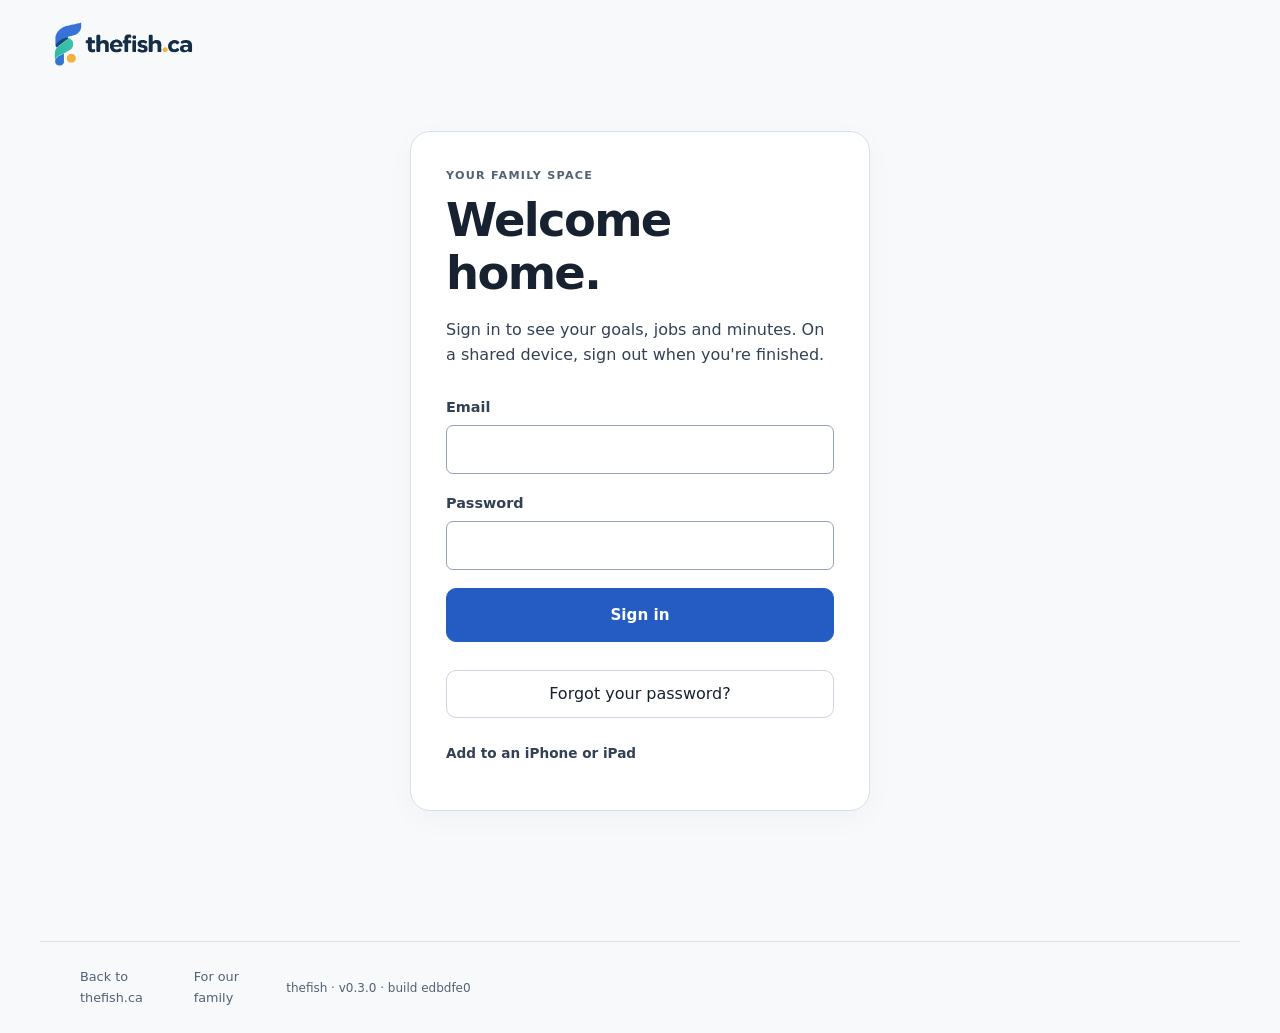
==== family.html @ 2234f8cf "Release family from edbdfe09706815152858b8c9fa07b01b7b568cb8; previous cae567f0e21564edf61f8fc15506c" ====
<!doctype html>
<html lang="en-CA">
  <head>
    <meta charset="utf-8" />
    <meta
      name="viewport"
      content="width=device-width,initial-scale=1,viewport-fit=cover"
    />
    <meta name="theme-color" content="#f7f8fa" />
    <meta name="apple-mobile-web-app-capable" content="yes" />
    <meta name="apple-mobile-web-app-title" content="thefish.ca" />
    <meta name="robots" content="noindex" />
    <title>Family space · thefish.ca</title>
    <link rel="stylesheet" href="styles.css?v=efb66517ef8ec9e7" />
    <link rel="manifest" href="manifest.json" />
    <link rel="apple-touch-icon" href="assets/icon-180.png" />
    <link rel="icon" href="assets/brand-favicon.svg" type="image/svg+xml" />
  </head>
  <body class="app-body">
    <a class="skip" href="#main">Skip to content</a>
    <header class="site-header wrap">
      <a class="brand" href="index.html"><img class="brand-lockup" src="assets/brand-domain.svg" width="146" height="50" alt="thefish.ca" /></a><span id="identity"></span>
    </header>
    <main id="main" class="app-wrap">
      <div id="notice" role="status" aria-live="polite"></div>
      <div id="startup" class="startup-status" role="status" aria-live="polite">Opening your family space…</div>
      <section id="login" class="login-card" hidden>
        <p class="eyebrow">YOUR FAMILY SPACE</p>
        <h1>Welcome home.</h1>
        <p>Sign in to see your goals, jobs and minutes. On a shared device, sign out when you're finished.</p>
        <form id="login-form">
          <label
            >Email<input
              name="email"
              type="email"
              autocomplete="username"
              required /></label
          ><label
            >Password<input
              name="password"
              type="password"
              autocomplete="current-password"
              required
              minlength="6" /></label
          ><button class="button" type="submit" disabled>Sign in</button>
        </form>
        <button class="secondary reset-password" id="reset-password" type="button" disabled>
          Forgot your password?
        </button>
        <p id="setup-message"></p>
        <details>
          <summary>Add to an iPhone or iPad</summary>
          <p>
            Open this page in Safari. Tap Share, then Add to Home Screen.
            Open the new icon and sign in there. If notifications are available, you can choose them after signing in.
          </p>
        </details>
      </section>
      <section id="bank" hidden>
        <div class="app-heading">
          <div><h1 id="bank-title">Screen Time Bank</h1></div>
          <details class="header-more">
            <summary>More</summary>
            <button id="refresh" class="secondary" type="button">Refresh</button>
          </details>
        </div>
        <nav id="parent-tabs" class="parent-tabs" aria-label="Parent views" hidden>
          <button type="button" class="parent-tab" data-parent-view="today" aria-pressed="true">Today</button>
          <button type="button" class="parent-tab" data-parent-view="insights" aria-pressed="false">Insights</button>
          <button type="button" class="parent-tab" id="feedback-tab" data-parent-view="feedback" aria-label="Reports and ideas" aria-pressed="false">Reports</button>
        </nav>
        <div id="parent-dashboard" hidden></div>
        <section id="parent-goals" class="panel" hidden></section>
        <section id="parent-insights" class="parent-insights" aria-label="Parent insights" hidden></section>
        <section id="parent-feedback" class="panel feedback-view" hidden></section>
        <div id="child-view">
          <label id="child-picker-label" hidden>Whose bank?
            <select id="child-picker"></select>
          </label>
          <div class="child-overview">
          <section id="goals-summary" class="panel goals-summary" aria-label="Your goals"></section>
          <div class="balance-card bank-hero">
            <div><span class="eyebrow">YOUR MINUTES</span>
              <strong id="balance">0</strong><span class="bank-unit">minutes</span>
              <p id="available" class="hint"></p>
            </div>
          </div>
          </div>
          <section id="child-week" class="panel" aria-label="Your week"></section>
          <nav class="child-shortcuts" aria-label="Jump to a section">
            <a href="#child-week">My week</a>
            <a href="#routines-panel">Today’s jobs</a>
            <a href="#my-goals">Goals and activities</a>
            <a href="#screen-use-panel">Screen time</a>
            <a id="feedback-shortcut" href="#feedback-child">Share feedback</a>
          </nav>
          <section class="panel" id="routines-panel">
            <h2 id="routines-title">Today's jobs</h2>
            <p class="muted" id="routines-help">When you're done, tap I'm done! Mama or Dad will check your jobs. You don't need the app before school.</p>
            <div id="routines"></div>
          </section>
          <details class="panel chore-backlog" id="catchup-panel" hidden>
            <summary><span class="chore-blue-marker" aria-hidden="true"></span>Days to catch up on</summary>
            <p class="muted">These jobs haven't been marked yet. You can say what happened, even if it was on an earlier day.</p>
            <div id="catchup-list"></div>
          </details>
          <details class="panel" id="past-jobs-panel">
            <summary>Look back at past days</summary>
            <label class="past-jobs-picker">Choose a day
              <input id="child-past-date" type="date" />
            </label>
            <div id="child-past-jobs" aria-live="polite"></div>
          </details>
          <section id="my-goals" class="panel"></section>
          <section id="feedback-child" class="panel feedback-view" hidden></section>
          <section class="panel screen-use-panel" id="screen-use-panel">
            <h2>Record screen time</h2>
            <div id="direct-timer" class="direct-timer"></div>
            <form id="manual-use-form" class="inline-form">
              <label>Minutes used
                <input name="minutes" type="number" min="1" max="1440" step="1"
                  inputmode="numeric" required />
              </label>
              <button class="button" type="submit">Record minutes</button>
            </form>
            <p class="muted">Use the timer or enter how many minutes you used. Only those minutes come out of your bank.</p>
            <details id="legacy-session-details" hidden>
              <summary>Earlier screen-time entries</summary>
              <p class="muted">These entries stay here for your records. Record new screen time with the timer or enter the minutes you used.</p>
              <div id="sessions"></div>
            </details>
          </section>
          <details class="panel" id="family-rules">
            <summary>How screen time works</summary>
            <div id="family-rules-content"></div>
          </details>
          <details class="panel">
            <summary>Past minutes</summary>
            <div id="history"></div>
          </details>
          <details class="panel">
            <summary>Add this to your phone or iPad</summary>
            <p>In Safari: tap Share → Add to Home Screen. Then open the icon.</p>
            <p>In the Home Screen app, pull down from the top to refresh.</p>
            <p>If notifications are available, choose them in the Notifications section. Mama or Dad can always see jobs waiting to be checked.</p>
          </details>
        </div>
        <details class="panel notification-settings" id="notification-settings" hidden>
          <summary>Notifications</summary>
          <div id="notification-content"></div>
        </details>
      </section>
    </main>
    <footer class="wrap">
      <a href="https://thefish.ca/">Back to thefish.ca</a
      ><span>For our family</span>
      <small class="build-identity" data-version="0.3.0" data-build="edbdfe09706815152858b8c9fa07b01b7b568cb8">thefish · v0.3.0 · build edbdfe0</small>
    </footer>
    <script type="module" src="app.js?v=f0d865cbafff1334"></script>
  </body>
</html>
---- styles.css ----
:root {
  --ink: #f5f7fb;
  --text: #d0d6e0;
  --paper: #111318;
  --surface: #1b1f27;
  --mint: #17345a;
  --line: #343b48;
  --muted: #a2adbe;
  --accent: #3184ff;
  --serif: system-ui, -apple-system, BlinkMacSystemFont, "Segoe UI", sans-serif;
  color-scheme: dark;
  font-family: var(--serif);
  color: var(--text);
  background: var(--paper);
  font-size: 16px;
  line-height: 1.6;
}
* {
  box-sizing: border-box;
}
body {
  margin: 0;
}
a {
  color: inherit;
  text-decoration: none;
}
a:hover {
  text-decoration: underline;
}
button,
input,
select {
  font: inherit;
}
button,
a,
input,
select,
summary {
  touch-action: manipulation;
}
button {
  cursor: pointer;
}
button:disabled {
  opacity: 0.55;
  cursor: wait;
}
input,
select {
  width: 100%;
  padding: 12px;
  border: 1px solid #65748b;
  border-radius: 7px;
  background: #111720;
  color: var(--ink);
}
input[type="checkbox"] {
  width: 21px;
  height: 21px;
  accent-color: var(--accent);
  flex-shrink: 0;
}
label {
  display: block;
  font-weight: 600;
  font-size: 0.9rem;
}
label input,
label select {
  margin-top: 6px;
}
h1,
h2,
h3 {
  font-family: var(--serif);
  font-weight: 700;
  color: var(--ink);
  line-height: 1.15;
  margin: 0;
  letter-spacing: -0.035em;
}
h2 {
  font-size: clamp(1.7rem, 3vw, 2.6rem);
}
h3 {
  font-size: 1.5rem;
}
.wrap {
  max-width: 1200px;
  margin: auto;
  padding-left: 40px;
  padding-right: 40px;
}
.site-header {
  height: 112px;
  display: flex;
  align-items: center;
  justify-content: space-between;
  gap: 20px;
}
.brand {
  display: flex;
  align-items: center;
  gap: 12px;
  color: var(--ink);
  font-size: 1.35rem;
  font-weight: 750;
  letter-spacing: -0.045em;
}
.brand-dot {
  color: var(--muted);
  font-weight: 450;
}
.site-header nav {
  display: flex;
  align-items: center;
  gap: 20px;
}
.button {
  display: inline-flex;
  align-items: center;
  justify-content: center;
  gap: 26px;
  background: var(--accent);
  color: #081322;
  border: 1px solid var(--accent);
  padding: 14px 23px;
  border-radius: 6px;
  font-weight: 750;
  font-size: 0.95rem;
  min-height: 48px;
}
.button:hover {
  background: #69a5ff;
  border-color: #69a5ff;
  text-decoration: none;
}
.button.small {
  padding: 10px 18px;
}
.secondary {
  background: transparent;
  color: var(--ink);
  border: 1px solid #65748b;
  border-radius: 6px;
  padding: 10px 16px;
  min-height: 44px;
}
.login-card .reset-password {
  display: block;
  width: 100%;
  margin-top: 12px;
}
.eyebrow {
  font-size: 0.7rem;
  font-weight: 700;
  letter-spacing: 0.16em;
  color: #91baff;
  margin: 0 0 20px;
}
.personal-hero {
  display: grid;
  grid-template-columns: 1.15fr 1fr;
  align-items: center;
  gap: 35px;
  min-height: 590px;
  padding: 55px 0 85px;
}
.personal-hero h1 {
  font-size: clamp(5.8rem, 12vw, 10rem);
  font-weight: 850;
  letter-spacing: -0.075em;
  line-height: 0.95;
}
.blue-dot {
  color: var(--accent);
}
.hero-line {
  font-size: clamp(1.9rem, 3vw, 2.6rem);
  font-weight: 650;
  letter-spacing: -0.035em;
  color: var(--ink);
  margin: 30px 0 15px;
}
.intro {
  font-size: 1.12rem;
  line-height: 1.7;
  margin: 0 0 30px;
  color: var(--muted);
}
.text-link {
  display: inline-flex;
  align-items: center;
  gap: 36px;
  padding: 10px 0;
  color: #91baff;
  border-bottom: 1px solid #466b9f;
  font-weight: 650;
}
.fish-mark {
  color: #343c4b;
  position: relative;
}
.fish-mark svg {
  width: 100%;
  display: block;
}
.mark-label {
  display: block;
  text-align: center;
  font-size: 0.6rem;
  letter-spacing: 0.18em;
  color: var(--muted);
  margin-top: 10px;
}
.private-entry {
  border-top: 1px solid var(--line);
  padding: 42px 0 48px;
  display: flex;
  align-items: center;
  justify-content: space-between;
  gap: 32px;
}
.private-entry .eyebrow {
  margin-bottom: 12px;
}
.private-entry p:last-child {
  color: var(--muted);
  margin: 14px 0 0;
}
footer {
  border-top: 1px solid var(--line);
  padding-top: 25px;
  padding-bottom: 25px;
  display: flex;
  justify-content: space-between;
  align-items: center;
  gap: 20px;
  font-size: 0.8rem;
  color: var(--muted);
}
footer .brand {
  font-size: 1rem;
}
.skip {
  position: absolute;
  left: 10px;
  top: -80px;
  background: var(--surface);
  color: var(--ink);
  padding: 12px;
  z-index: 5;
}
.skip:focus {
  top: 10px;
}
:focus-visible {
  outline: 3px solid #91baff;
  outline-offset: 4px;
}
[hidden] {
  display: none !important;
}
.app-wrap {
  max-width: 850px;
  margin: auto;
  padding: 10px 24px 55px;
}
.login-card {
  max-width: 460px;
  margin: 35px auto 75px;
  background: var(--surface);
  padding: 35px;
  border: 1px solid var(--line);
  border-radius: 20px;
}
.login-card h1 {
  font-size: 2.9rem;
}
.login-card form {
  display: grid;
  gap: 18px;
  margin: 28px 0;
}
.login-card details {
  font-size: 0.85rem;
}
#notice:not(:empty) {
  position: sticky;
  top: 8px;
  z-index: 5;
  padding: 14px 18px;
  border: 1px solid #bbcabd;
  background: #17304b;
  border-radius: 10px;
  margin-bottom: 16px;
}
#notice.error {
  background: #3a2021;
  color: #ffd5c8;
  border-color: #925344;
}
.app-heading {
  display: flex;
  align-items: center;
  justify-content: space-between;
  margin: 15px 0 25px;
  gap: 20px;
}
.app-heading h1 {
  font-size: 2.6rem;
}
.app-heading .eyebrow {
  margin-bottom: 12px;
}
.balance-card {
  display: flex;
  align-items: center;
  justify-content: space-between;
  background: #16315b;
  color: white;
  padding: 26px 30px;
  border-radius: 18px;
  margin: 20px 0 28px;
  gap: 20px;
}
.balance-card .eyebrow {
  color: #c4ded2;
  display: block;
  margin: 0;
}
.balance-card strong {
  display: block;
  font-size: 4.5rem;
  line-height: 1.2;
  letter-spacing: -0.05em;
}
.balance-card p {
  font-size: 0.9rem;
}
.balance-card span:last-child {
  font-size: 0.85rem;
}
.panel {
  background: var(--surface);
  border: 1px solid var(--line);
  border-radius: 14px;
  padding: 25px;
  margin: 20px 0;
}
.panel h2 {
  font-size: 1.6rem;
}
.panel h3 {
  font-size: 1.3rem;
}
.panel p {
  font-size: 0.9rem;
}
.muted,
.hint {
  color: var(--muted);
  font-size: 0.85rem;
}
.form-grid {
  display: grid;
  grid-template-columns: 1fr 1fr;
  gap: 17px;
  margin-top: 20px;
}
.check-label {
  display: flex;
  align-items: center;
  gap: 9px;
  font-weight: 400;
}
.check-label input {
  margin: 0;
}
.routine,
.session,
.history-row {
  border-top: 1px solid var(--line);
  padding: 20px 0;
}
.routine:last-child,
.session:last-child {
  padding-bottom: 0;
}
.task {
  display: flex;
  align-items: center;
  gap: 10px;
  padding: 7px 0;
  font-weight: 400;
}
.task span {
  flex: 1;
}
.task button {
  font-size: 0.75rem;
  padding: 5px 10px;
}
.status {
  display: inline-block;
  background: var(--mint);
  color: var(--ink);
  font-size: 0.75rem;
  padding: 4px 10px;
  border-radius: 20px;
  margin: 9px 0;
}
.actions {
  display: flex;
  gap: 10px;
  flex-wrap: wrap;
  margin-top: 15px;
}
.history-row {
  display: flex;
  justify-content: space-between;
  gap: 15px;
  font-size: 0.85rem;
}
.history-row strong {
  white-space: nowrap;
}
.history-row small {
  display: block;
  color: var(--muted);
}
.inline-form {
  display: flex;
  align-items: end;
  gap: 8px;
  flex-wrap: wrap;
  margin-top: 12px;
}
.inline-form label {
  flex: 1;
  min-width: 110px;
}
.inline-form input {
  padding: 9px;
}
#identity {
  font-size: 0.8rem;
  display: flex;
  gap: 12px;
  align-items: center;
}
#identity button {
  padding: 8px;
  font-size: 0.8rem;
}
summary {
  cursor: pointer;
  font-weight: 600;
}
#setup-message {
  font-size: 0.85rem;
  color: var(--muted);
}

@media (max-width: 720px) {
  .wrap {
    padding-left: 24px;
    padding-right: 24px;
  }
  .site-header {
    height: 88px;
  }
  .brand {
    font-size: 1.15rem;
    gap: 8px;
  }
  .brand img {
    width: 34px;
    height: 34px;
  }
  .button.small {
    padding: 10px 13px;
    gap: 13px;
  }
  .personal-hero {
    grid-template-columns: 1fr;
    min-height: auto;
    padding: 45px 0;
    gap: 30px;
  }
  .personal-hero h1 {
    font-size: clamp(5.8rem, 23vw, 8rem);
  }
  .hero-line {
    margin-top: 24px;
  }
  .fish-mark {
    width: min(100%, 330px);
    margin: auto;
  }
  .private-entry {
    align-items: start;
    flex-direction: column;
    padding: 32px 0 40px;
    gap: 25px;
  }
  .app-body .site-header {
    padding-left: 20px;
    padding-right: 20px;
  }
  .app-wrap {
    padding: 0 16px 40px;
  }
  .login-card {
    padding: 25px;
    margin-top: 25px;
  }
  .balance-card {
    padding: 23px;
  }
  .balance-card p {
    max-width: 155px;
    font-size: 0.8rem;
  }
  .panel {
    padding: 20px;
  }
  .form-grid {
    gap: 14px;
  }
  .app-heading h1 {
    font-size: 2.25rem;
  }
  #identity {
    font-size: 0.7rem;
    gap: 6px;
  }
  .task button {
    max-width: 92px;
  }
}
@media (max-width: 360px) {
  .brand {
    font-size: 1rem;
  }
  .site-header {
    gap: 10px;
  }
  .desktop-break {
    display: none;
  }
}
@media (prefers-reduced-motion: reduce) {
  * {
    scroll-behavior: auto !important;
  }
}

.minimal-home {
  min-height: 100vh;
  min-height: 100svh;
  display: grid;
  place-items: center;
  padding: 24px;
}
.minimal-home main {
  text-align: center;
}
.minimal-home h1 {
  display: flex;
  align-items: center;
  justify-content: center;
  gap: 14px;
  font-size: clamp(2rem, 8vw, 2.75rem);
  font-weight: 750;
  letter-spacing: -0.05em;
}
.minimal-home h1 img {
  flex-shrink: 0;
}
.minimal-home main > a {
  display: inline-flex;
  align-items: center;
  justify-content: center;
  min-height: 44px;
  padding: 8px 18px;
  margin-top: 24px;
  color: #91baff;
  font-size: 0.9rem;
}

/* Public landing page: white background, blue mark and dark lettering. */
.minimal-home { background: #fff; color: #18202d; color-scheme: light; }
.minimal-home h1 { color: #18202d; }
.minimal-home main > a { color: #1460c9; }
.minimal-home :focus-visible { outline-color: #1460c9; }

/* Light, touch-friendly private dashboard. */
.app-body {
  --ink: #182436; --text: #344256; --paper: #f7f8fa;
  --surface: #fff; --mint: #edf3fc; --line: #e1e6ee;
  --muted: #64748b; --accent: #1767dc;
  color-scheme: light; background: var(--paper); color: var(--text);
  min-height: 100vh; min-height: 100svh;
}
.app-body .app-wrap { max-width: 1260px; padding-top: 8px; }
.app-body .site-header { height: 88px; max-width: 1260px; }
.app-body .app-heading { margin: 8px 0 24px; }
.app-body .app-heading h1 { font-size: clamp(1.9rem, 4vw, 2.65rem); }
.app-body input, .app-body select { background: #fff; border-color: #cbd5e1; color: var(--ink); min-height: 44px; }
.app-body input[type=checkbox] { min-height: 0; width: 22px; height: 22px; margin: 0; }
.app-body .button { color: #fff; gap: 10px; border-radius: 10px; }
.app-body .button:hover { background: #1155ba; border-color: #1155ba; }
.app-body .secondary { border-color: #cbd5e1; border-radius: 10px; background: #fff; }
.app-body button:disabled { cursor: default; }
.app-body .eyebrow { color: #577296; margin-bottom: 9px; letter-spacing: .11em; }
.app-body :focus-visible { outline-color: #1767dc; }
.app-body #notice:not(:empty) { position: static; background: #edf8f1; color: #166534; border-color: #c1e6cc; }
.app-body #notice.error { background: #fff0ef; color: #9f2924; border-color: #f2bcb8; }
/* Keep a real save error in view when a child is deep in jobs or goal forms. */
.app-body #notice.error:not(:empty) { position: sticky; top: 8px; z-index: 15; max-width: 100%; box-shadow: 0 3px 16px #18243620; }
.app-body .balance-card { background: #edf3fc; color: var(--ink); }
.app-body .balance-card .eyebrow { color: #577296; }
.app-body .status { background: #eef2f7; color: #40516a; }
.app-body .login-card { box-shadow: 0 8px 30px #18243608; }
.app-body .startup-status { min-height: 120px; display:flex; align-items:center; justify-content:center; padding:30px 16px; color:var(--muted); font-size:1rem; text-align:center; }
.app-body .startup-status[hidden],.app-body #login[hidden] { display:none!important; }
.app-body .panel { border-radius: 16px; }
.dashboard-toolbar { display: flex; align-items: end; gap: 12px; flex-wrap: wrap; margin-bottom: 24px; }
.dashboard-date { width: 190px; }
.dashboard-date input { margin-top: 5px; }
.dashboard-summary { display: flex; gap: 22px; margin: 0 0 10px auto; font-size: .85rem; color: var(--muted); }
.dashboard-summary strong { color: var(--ink); }
.children-dashboard { display: grid; grid-template-columns: repeat(2,minmax(0,1fr)); gap: 24px; align-items: start; }
.child-dashboard-card { min-width: 0; background: #fff; border: 1px solid var(--line); border-radius: 20px; padding: 24px; box-shadow: 0 4px 20px #18243604; }
.child-card-heading { display: flex; justify-content: space-between; align-items: center; gap: 12px; }
.child-card-heading h2 { font-size: clamp(1.6rem,3vw,2rem); }
.child-card-heading .eyebrow { font-size: .62rem; }
.child-balance { text-align: right; }
.child-balance strong { display: block; font-size: 2.8rem; font-weight: 750; line-height: 1.1; color: #1767dc; letter-spacing: -.05em; }
.child-balance span { color: var(--muted); font-size: .7rem; }
.bank-availability { margin: 16px 0 24px; font-size: .8rem; color: var(--muted); }
.bank-availability strong { color: var(--ink); font-weight: 600; }
.daily-routines { display: grid; gap: 14px; }
.routine-tile { background: #f8fafc; border: 1px solid #e5eaf1; border-radius: 13px; padding: 18px; min-width: 0; }
.routine-heading { display: flex; justify-content: space-between; align-items: center; gap: 8px; flex-wrap: wrap; }
.routine-tile h3 { font-size: 1.15rem; letter-spacing: -.025em; }
.routine-heading .status { margin: 0; font-size: .7rem; }
.app-body .status.earned { background: #e6f6ec; color: #216342; }
.routine-tile .hint { margin: 9px 0; font-size: .76rem; }
.routine-tile .task { min-height: 44px; font-size: .88rem; gap: 12px; cursor: pointer; }
.routine-tile .task small { display: block; font-size: .74rem; color: var(--muted); }
.routine-approval { display: flex; align-items: center; gap: 12px; min-height: 48px; padding: 12px 0 0; margin-top: 10px; border-top: 1px solid var(--line); color: #175fbe; cursor: pointer; font-size: .86rem; }
.waiver { margin: 0 0 4px 34px; font-size: .74rem; color: var(--muted); }
.waiver summary { font-weight: 400; min-height: 28px; }
.routine-tile > details:not(.waiver) { font-size: .8rem; margin-top: 10px; }
.empty-routine { min-height: 115px; }
.empty-routine p { font-size: .85rem; margin: 12px 0 5px; }
.card-section { margin-top: 20px; border-top: 1px solid var(--line); padding-top: 12px; }
.card-section > summary { display: flex; align-items: center; gap: 8px; min-height: 44px; font-size: .85rem; color: var(--ink); }
.card-section > summary::before { content: '+'; color: var(--muted); font-size: 1.1rem; }
.card-section[open] > summary::before { content: '−'; }
.count { margin-left: auto; background: #edf3fc; color: #1767dc; border-radius: 20px; padding: 2px 9px; font-size: .72rem; }
.card-section .session h3 { font-size: 1rem; }
.card-section .session p { font-size: .83rem; }
.card-section .session details { font-size: .8rem; margin-top: 12px; }
.card-section .inline-form { display: grid; grid-template-columns: 1fr 1fr; }
.card-section .inline-form button { grid-column: 1/-1; }
.card-section .history-row small { overflow-wrap: anywhere; }
.card-section .routine-tile { margin-top: 12px; }
.day-setup { margin-top: 28px; }
.day-setup > summary { min-height: 44px; display: flex; align-items: center; font-size: 1rem; color: var(--ink); }
.day-setup .form-grid { max-width: 780px; }
.day-setup .form-grid button { grid-column: 1/-1; justify-self: start; }
.app-body .check-label { min-height: 44px; }
@media(max-width: 850px) {
  .children-dashboard { grid-template-columns: 1fr; gap: 20px; }
  .dashboard-summary { width: 100%; margin: 6px 0 0; justify-content: space-between; gap: 12px; }
  .child-dashboard-card { padding: 20px; }
  .app-body .site-header { height: 76px; }
  .app-body .site-header.wrap { padding-inline: 20px; }
}
@media(max-width: 420px) {
  .app-body .app-wrap { padding-inline: 14px; }
  .child-dashboard-card { padding: 16px; border-radius: 16px; }
  .routine-tile { padding: 15px; }
  .dashboard-date { flex: 1; min-width: 0; }
  .dashboard-summary { font-size: .76rem; }
  .child-card-heading h2 { font-size: 1.65rem; }
  .day-setup .form-grid { grid-template-columns: 1fr; }
  .day-setup .form-grid button { width: 100%; }
  .card-section .inline-form { grid-template-columns: 1fr; }
}

/* Public bank board: names and totals only. */
.board-wrap { max-width: 960px; margin: 60px auto; padding: 0 24px 48px; }
.board-wrap h1 { font-size: clamp(2rem,5vw,3.25rem); line-height: 1.15; letter-spacing: -.05em; }
#board-status { color: var(--muted); font-size: .85rem; margin: 18px 0 32px; min-height: 24px; }
.board-grid { display: grid; grid-template-columns: repeat(2,minmax(0,1fr)); gap: 24px; }
.board-card { background: #fff; border: 1px solid var(--line); border-radius: 22px; padding: 32px; }
.board-card h2 { font-size: 1.6rem; }
.board-card strong { display: block; font-size: clamp(4rem,10vw,6.5rem); letter-spacing: -.06em; color: #1767dc; line-height: 1.2; margin-top: 24px; overflow-wrap: anywhere; }
.board-card p { color: var(--muted); margin-top: 8px; }
.board-signin { display: inline-flex; align-items: center; }
@media(max-width:600px){ .board-wrap { margin-top: 32px; padding-inline: 20px; } .board-grid { grid-template-columns: 1fr; gap: 16px; } .board-card { padding: 24px; } .board-card strong { margin-top: 12px; } }


/* Parent-only routine defaults: simple groups, easily tapped on mobile. */
.schedule-settings summary { cursor: pointer; font-weight: 700; }
.schedule-child, .schedule-weekdays { display: grid; gap: .65rem; border: 1px solid #d9dee5; border-radius: .75rem; padding: 1rem; min-width: 0; }
.schedule-child legend, .schedule-weekdays legend { padding: 0 .4rem; font-weight: 700; }
.schedule-weekdays { grid-template-columns: repeat(auto-fit, minmax(130px, 1fr)); }
.schedule-days-off { display: flex; flex-wrap: wrap; align-items: end; gap: .75rem; }
.schedule-days-off label { flex: 1 1 180px; }
.schedule-off-list { display: flex; gap: .5rem; flex-wrap: wrap; }
.schedule-day-off { display: flex; gap: .5rem; align-items: center; border: 1px solid #d9dee5; border-radius: .65rem; padding: .3rem .5rem; }

/* Child screen-time recording: large, touch-friendly controls. */
.usage-controls { display: grid; gap: 0.7rem; margin-top: 0.8rem; }
.usage-controls .timer-readout { font-size: clamp(1.8rem, 8vw, 2.7rem); font-variant-numeric: tabular-nums; }
.usage-controls .inline-form { margin-top: 0.25rem; }
.usage-controls details { max-width: 100%; }

/* Do not let an edit panel open while a transaction is rebuilding its form. */
#bank[aria-busy="true"] details > summary { pointer-events: none; }


/* 2026-10-12 family-first Screen Time Bank: show essentials, tuck away administration. */
.app-body .app-heading { align-items: center; margin-bottom: 14px; }
.app-body .app-heading h1 { font-size: clamp(1.65rem, 5vw, 2.15rem); }
.header-more { margin-left: auto; position: relative; }
.header-more summary { cursor: pointer; padding: 10px 12px; color: var(--muted); font-size: .85rem; }
.header-more button { margin-top: 8px; }
.bank-hero { justify-content: center; text-align: center; margin: 8px 0 18px; padding: 22px 16px; }
.bank-hero strong { font-size: clamp(3.8rem, 14vw, 5.5rem); color: var(--ink); }
.bank-unit { font-size: .9rem; color: var(--muted); }
.bank-hero #available { margin: 4px 0 0; font-size: .8rem; }
#child-view { max-width: 760px; margin-inline: auto; }
#child-view .panel { padding: clamp(16px, 3vw, 24px); margin: 14px 0; }
#child-view .panel h2 { font-size: 1.25rem; margin-bottom: 8px; }
#child-view .panel > summary { font-size: .92rem; font-weight: 600; cursor: pointer; }
#child-view .panel .muted { font-size: .85rem; margin: 4px 0 12px; }
.chore-list { padding-left: 21px; margin: 10px 0 15px; color: var(--text); font-size: .87rem; line-height: 1.65; }
.chore-list li { padding: 2px 0; }
.complete-toggle { display: inline-flex; align-items: center; gap: 12px; padding: 12px 15px; min-height: 48px; border: 1px solid #cbd5e1; border-radius: 12px; background: white; cursor: pointer; }
.complete-toggle input { flex: 0 0 auto; }
.complete-toggle span { font-weight: 600; }
.complete-toggle:has(input:disabled) { opacity: .6; cursor: default; }
.routine-simple .routine-heading { display: flex; justify-content: space-between; gap: 8px; align-items: center; }
.routine-simple .routine-heading h3 { margin: 0; font-size: 1.05rem; }
.routine-simple .routine-heading .status { margin: 0; }
.routine-tile .button { padding-block: 11px; font-size: .84rem; }
.routine-tile .quiet-action summary { font-size: .8rem; color: var(--muted); cursor: pointer; }
.dashboard-toolbar { align-items: center; justify-content: space-between; gap: 14px; margin-bottom: 16px; }
.dashboard-summary { order: 0; margin: 0; font-size: .95rem; }
.day-picker { order: 1; font-size: .85rem; color: var(--muted); }
.day-picker summary { padding: 10px; cursor: pointer; }
.day-picker label { display: block; margin: 8px 0; }
.child-dashboard-card { box-shadow: none; padding: clamp(16px, 3vw, 22px); }
.child-card-heading { padding-bottom: 8px; }
.child-card-heading h2 { font-size: 1.65rem; }
.child-balance strong { font-size: 2.7rem; }
.bank-availability { margin: 0 0 12px; min-height: 0; }
.bank-availability:empty { display: none; }
.daily-routines { gap: 10px; }
.routine-tile { padding: 14px; }
.routine-tile .chore-list { margin: 8px 0 12px; }
#parent-dashboard > .panel { margin: 14px 0; }
@media (max-width: 600px) {
  .app-body .app-wrap { padding-inline: 14px; }
  .dashboard-toolbar { margin-bottom: 14px; }
  .children-dashboard { gap: 14px; }
  .child-dashboard-card { padding: 16px; }
  .routine-tile { padding: 13px; }
  .chore-list { font-size: .84rem; }
  .app-body .form-grid { grid-template-columns: 1fr; }
  .app-body .button { min-height: 44px; }
}

/* One-time setup should never take over the daily family dashboard. */
.setup-prompt { display:flex; align-items:center; justify-content:space-between; gap:12px; padding:12px 16px; margin:0 0 16px; background:#edf3fc; border-radius:12px; }
.setup-prompt p { font-size:.85rem; margin:0; }
.setup-prompt .secondary { flex-shrink:0; }
@media(max-width:600px){.setup-prompt {align-items:start;flex-direction:column;}.setup-prompt .secondary {width:100%;}}

/* Single-purpose free-time logging: no permission request or activity selector. */
#child-view .screen-use-panel { margin-top: 12px; }
#child-view .screen-use-panel .direct-timer { padding: 8px 0 12px; }
#child-view .direct-timer > .button { min-height: 50px; width: 100%; font-size: 1.08rem; }
#child-view .direct-timer .timer-readout { display: block; text-align: center; font-size: clamp(2.1rem, 10vw, 3.5rem); font-variant-numeric: tabular-nums; padding: 5px 0; color: var(--ink); }
#child-view .direct-timer .hint { line-height: 1.5; }
#child-view .direct-timer .inline-form { align-items: stretch; }
#manual-use-form { display: flex; gap: 12px; flex-wrap: wrap; align-items: end; margin-top: 8px; }
#manual-use-form[hidden] { display: none; }
#manual-use-form label { flex: 1 1 160px; margin: 0; }
#manual-use-form button { flex: 1 1 160px; min-height: 48px; }
#legacy-session-details { margin-top: 16px; border-top: 1px solid var(--line); padding-top: 12px; }
#legacy-session-details[hidden] { display: none; }
#legacy-session-details summary { font-size: .9rem; cursor: pointer; }
.family-rules-group { margin: 20px 0; padding-bottom: 14px; border-bottom: 1px solid var(--line); }
.family-rules-group:last-child { border-bottom: 0; padding-bottom: 0; }
.family-rules-group h3 { font-size: 1.1rem; margin: 0 0 10px; }
.family-rules-block { margin: 10px 0 14px; max-width: 68ch; }
.family-rules-block h4 { font-size: .98rem; margin: 0 0 5px; color: var(--ink); }
.family-rules-list { margin: 6px 0 10px; padding-left: 1.35rem; font-size: .95rem; line-height: 1.55; }
.family-rules-list li { margin: 6px 0; }
.family-rules-note { margin: 7px 0; font-size: .95rem; line-height: 1.55; }
.family-rules-table { width: 100%; max-width: 28rem; border-collapse: collapse; margin: 6px 0 12px; font-size: .95rem; line-height: 1.5; }
.family-rules-table th, .family-rules-table td { border-bottom: 1px solid var(--line); padding: 7px 10px; text-align: left; }
.family-rules-table tbody th { font-weight: 400; }
.family-rules-table thead th { font-weight: 700; }
.family-rules-table td { text-align: right; white-space: nowrap; font-variant-numeric: tabular-nums; }
.family-rules-table tfoot th, .family-rules-table tfoot td { font-weight: 700; border-bottom: 0; }
.app-body #notice:not(:empty) { display: inline-block; padding: 7px 12px; border-radius: 8px; font-size: .82rem; margin: 4px 0; }
.app-body #notice.error { display:block; }
.app-body .app-heading { align-items: center; gap: 12px; }
.app-body .header-more > summary { padding: 6px 10px; }
.app-body .header-more .secondary { padding: 5px 10px; font-size: .78rem; min-height: 40px; }
#parent-dashboard .card-section > .inline-form { margin: 8px 0; }
#parent-dashboard .card-section .hint { margin: 6px 0; font-size: .8rem; }
@media(max-width:600px){
  #child-view .direct-timer .inline-form,
  #manual-use-form { display: flex; flex-direction: column; align-items: stretch; }
  #child-view .direct-timer .inline-form > label,
  #manual-use-form > label { flex: none; width: 100%; }
  #child-view .direct-timer .inline-form > button,
  #manual-use-form > button { flex: none; width: 100%; }
  .family-rules-list { font-size: .95rem; }
}

/* Family reading comfort: don't make essential instructions tiny on phones. */
.app-body .routine-heading .status { font-size: .875rem; }
.app-body .routine-tile .hint { font-size: .9rem; line-height: 1.5; }
.app-body .routine-tile .button { font-size: .95rem; min-height: 44px; }
.app-body .chore-list { font-size: .95rem; line-height: 1.55; }
#child-view .panel .muted { font-size: .95rem; line-height: 1.5; }
#child-view .family-rules-list,
#parent-dashboard .family-rules-list { font-size: .95rem; line-height: 1.55; max-width: 68ch; }
.app-body #notice:not(:empty) { font-size: .95rem; line-height: 1.5; }
#parent-dashboard .card-section .hint { font-size: .9rem; line-height: 1.5; }
#board-status { font-size: .95rem; }

/* Shared productivity surface: calm, readable, light, and keyboard accessible. */
.app-body, .public-board {
 --paper:#f8f9fb; --surface:#fff; --ink:#17212f; --text:#334155;
 --muted:#526174; --accent:#245cc4; --line:#d7dfe9; color-scheme:light;
 background:var(--paper); color:var(--text);
}
.app-body .button {background:var(--accent);color:#fff;border-color:var(--accent);}
.app-body .button:hover {background:#194ca9;border-color:#194ca9;}
.app-body input, .app-body select {background:#fff;color:var(--ink);border-color:#94a3b8;}
.app-body .eyebrow {color:#526174;}
.app-body .panel, .app-body .balance-card {background:#fff;border:1px solid var(--line);box-shadow:none;}
.app-body :focus-visible, .public-board :focus-visible {outline:3px solid #245cc4;outline-offset:3px;}
.app-body summary {min-height:44px;display:flex;align-items:center;cursor:pointer;}
.app-body .hint {color:var(--muted);font-size:.95rem;line-height:1.5;}
#child-view {max-width:1000px;}
.child-overview {display:grid;grid-template-columns:minmax(0,1fr) minmax(220px,.65fr);gap:18px;align-items:start;}
#child-view .child-overview > .panel, .child-overview .bank-hero {margin:0;}
.child-overview .bank-hero {position:sticky;top:16px;}
.goal-card {border-top:1px solid var(--line);padding:16px 0;overflow-wrap:anywhere;}
.goal-card h3 {font-size:1.1rem;line-height:1.35;}
.goal-card p {margin:8px 0;font-size:.95rem;}
.goal-card .button,.goal-card .secondary {margin:8px 8px 0 0;}
.goal-card progress {display:block;width:100%;height:10px;accent-color:#245cc4;margin:10px 0 14px;}
.goal-form {display:grid;gap:12px;margin:12px 0;}
.goal-editor {padding:8px 0;}
.goals-person {min-width:0;}
#parent-goals .goals-person {margin-top:18px;padding-top:12px;border-top:1px solid var(--line);}
#parent-goals h2 {font-size:1.25rem;}
#parent-goals h3 {font-size:1.15rem;}
.goal-history {padding:12px 0;border-top:1px solid var(--line);}
@media(max-width:700px) {
 .child-overview {grid-template-columns:1fr;}
 .child-overview .bank-hero {position:static;}
 .app-body .site-header {height:auto;min-height:80px;padding-block:16px;gap:12px;flex-wrap:wrap;}
 .app-body .site-header .brand {font-size:1.15rem;}
}
@media(prefers-reduced-motion:reduce) {*,*::before,*::after{animation:none!important;transition:none!important;scroll-behavior:auto!important;}}

/* Keep the essentials in view; detailed plans stay below today's jobs. */
.goals-summary .goal-destination {display:block;font-size:clamp(1.25rem,3vw,1.7rem);line-height:1.3;margin:12px 0;overflow-wrap:anywhere;color:var(--ink);}
.goals-summary .secondary {display:inline-flex;align-items:center;margin-top:8px;}
.child-overview .bank-hero {position:static;}
#my-goals {scroll-margin-top:16px;}

/* Approved Option P logo; shared across public and family without altering bank colours. */
.brand img.brand-lockup { display:block; height:50px; width:auto; max-width:min(170px,42vw); object-fit:contain; }
.minimal-home .home-brand-lockup { display:block; width:min(72vw,280px); height:auto; }
.minimal-home h1:has(.home-brand-lockup) { margin:0; font-size:0; }
@media(max-width:420px) {
 .app-body .site-header .brand img.brand-lockup,
 .public-board .site-header .brand img.brand-lockup { height:44px; max-width:40vw; }
}


/* Approved child-first productivity layout: Goals + minutes as equal landmarks. */
.app-body .app-heading { margin: 6px 0 12px; }
.app-body #child-view .child-overview {
  display:grid;
  grid-template-columns:repeat(2,minmax(0,1fr));
  gap:12px;
  align-items:stretch;
}
.app-body #child-view .child-overview > .panel,
.app-body #child-view .child-overview > .bank-hero {
  min-width:0; margin:0; padding:18px; border-radius:18px;
  display:flex; flex-direction:column; justify-content:flex-start;
}
.app-body #child-view .goals-summary {
  background:#EAF6F2;
  border-color:#C9E8DF;
}
.app-body #child-view .goals-summary h2,
.app-body #child-view .bank-hero .eyebrow {
  font-size:clamp(.9rem,2.8vw,1.2rem);
  line-height:1.3; color:var(--ink);
  font-weight:700; margin:0 0 10px; letter-spacing:-.02em;
}
.app-body #child-view .goals-summary .goal-destination {
  font-size:clamp(1.05rem,3vw,1.5rem);
  line-height:1.28; font-weight:650;
  margin:3px 0 9px; overflow-wrap:anywhere;
}
.app-body #child-view .goals-summary .goal-count {margin:2px 0 6px;font-size:.87rem;color:#176C60;}
.app-body #child-view .goals-summary progress {
  display:block;width:100%;height:9px;margin:0 0 10px;
  accent-color:#2B9A87;
}
.app-body #child-view .goals-summary .secondary {
  display:flex; align-items:center; justify-content:center;
  text-align:center; width:100%; min-height:44px;
  padding:8px; margin:auto 0 0; font-size:.85rem; font-weight:650;
  border-color:#A9D5C9; background:#FFF;
}
.app-body #child-view .bank-hero {
  background:#EDF3FC;
  border-color:#D7E5F7;
}
.app-body #child-view .bank-hero > div {width:100%;min-width:0;}
.app-body #child-view .bank-hero strong {
  display:block; font-size:clamp(2.6rem,7vw,4.3rem);
  line-height:1.1; color:#245CC4; font-variant-numeric:tabular-nums;
}
.app-body #child-view .bank-hero .bank-unit {display:block;font-size:.9rem;margin-top:5px;}
.app-body #child-view .bank-hero #available {margin:8px 0 0;font-size:.78rem;line-height:1.35;}
.app-body #child-view #routines-panel {margin-top:14px;}

/* Parent: show both children on one small-screen overview before longer details. */
.parent-glance {
  display:grid; grid-template-columns:repeat(2,minmax(0,1fr));
  gap:12px; margin:12px 0 18px;
}
.parent-glance-child {
  display:block; min-width:0; text-decoration:none;
  padding:14px 16px; background:#FFF;
  border:1px solid var(--line); border-radius:16px;
}
.parent-glance-child:hover,.parent-glance-child:focus-visible {border-color:#245CC4;text-decoration:none;}
.parent-glance-heading {display:flex;align-items:baseline;justify-content:space-between;gap:5px;margin-bottom:10px;}
.parent-glance-heading strong {font-size:1.35rem;color:var(--ink);}
.parent-glance-heading span {font-size:1.1rem;font-weight:750;color:#245CC4;font-variant-numeric:tabular-nums;white-space:nowrap;}
.parent-glance-period {display:flex;gap:6px;justify-content:space-between;align-items:baseline;font-size:.84rem;line-height:1.35;margin-top:8px;}
.parent-glance-period span:first-child {font-weight:600;color:var(--ink);}
.parent-glance-period span:last-child {font-size:.76rem;color:var(--muted);text-align:right;}
.parent-glance-period.needs-attention span:last-child {
  padding:3px 6px;border-radius:8px;color:#82530B;background:#FFF3DB;
}
.dashboard-summary .attention-jump {display:flex;align-items:center;gap:10px;flex-wrap:wrap;text-decoration:none;color:var(--ink);}
.dashboard-summary .attention-jump span {font-size:.84rem;font-weight:600;color:#245CC4;}
.dashboard-summary .attention-jump:hover span {text-decoration:underline;}
.child-dashboard-card {scroll-margin-top:20px;}
@media(max-width:480px) {
  .app-body #child-view .child-overview {gap:10px;}
  .app-body #child-view .child-overview > .panel,
  .app-body #child-view .child-overview > .bank-hero {padding:13px;}
  .app-body #child-view .goals-summary .secondary {font-size:.78rem;}
  .parent-glance {gap:10px;}
  .parent-glance-child {padding:12px 10px;}
  .parent-glance-heading strong {font-size:1.2rem;}
  .parent-glance-heading span {font-size:.95rem;}
  .parent-glance-period {display:block;}
  .parent-glance-period span {display:block;text-align:left!important;}
}


/* Guided, age-flexible goals: one decision at a time, never five unexplained fields. */
#my-goals > h2 {margin-bottom:12px;}
.goals-person > h3 {margin:22px 0 8px;font-size:1.14rem;}
.goals-person > .hint {margin:4px 0 12px;}
.goal-wizard {border:1px solid #cddbd9;background:#f7fbfa;border-radius:14px;padding:0 14px;margin:14px 0;}
.goal-wizard > summary {font-weight:700;color:#173f43;min-height:48px;list-style-position:inside;}
.goal-wizard[open] {padding-bottom:14px;}
.goal-flow {gap:10px;}
.goal-flow-step {min-width:0;display:grid;gap:14px;}
.goal-flow-step[hidden] {display:none!important;}
.goal-flow-step > h3 {font-size:1.13rem;margin:5px 0 0;}
.goal-flow-step > .hint {margin:0;}
.goal-flow-step label {min-width:0;display:grid;gap:7px;font-weight:600;line-height:1.4;}
.goal-flow-step label input,.goal-flow-step label select {margin:0;width:100%;max-width:100%;font-size:1rem;}
.goal-step {font-size:.85rem;font-weight:700;letter-spacing:.02em;color:#435e60;}
.goal-categories {display:grid;grid-template-columns:repeat(2,minmax(0,1fr));gap:9px;}
.goal-category {min-width:0;min-height:106px;border:1.5px solid #c9d6d3;border-radius:12px;padding:14px 12px;background:#fff;color:#182436;display:flex;flex-direction:column;align-items:start;justify-content:start;gap:7px;text-align:left;cursor:pointer;}
.goal-category strong {font-size:.95rem;line-height:1.3;}
.goal-category span {font-size:.86rem;line-height:1.4;color:#526174;}
.goal-category[aria-pressed="true"] {border-color:#357c70;background:#e8f4ef;box-shadow:inset 0 0 0 1px #357c70;}
.goal-examples {display:grid;gap:8px;}
.goal-examples h4,.goal-plan-preview h4 {font-size:.97rem;margin:2px 0;}
.goal-example {display:block;width:100%;text-align:left;white-space:normal;}
.goal-step-actions {display:flex;gap:10px;flex-wrap:wrap;}
.goal-step-actions .button,.goal-step-actions .secondary {min-height:44px;white-space:normal;text-align:center;}
.goal-plan-preview {padding:14px;border:1px solid #cadfd8;background:#edf6f2;border-radius:12px;}
.goal-plan-preview p {overflow-wrap:anywhere;margin:8px 0;font-size:.95rem;line-height:1.5;}
.goal-kind {font-size:.8rem!important;letter-spacing:.04em;text-transform:uppercase;font-weight:700;color:#405a61;}
.goal-earlier {margin:12px 0;padding-top:8px;border-top:1px solid #d7dfe9;}
.agreed-class-list {display:grid;gap:12px;padding-block:8px;}
.agreed-class-item {display:flex;justify-content:space-between;align-items:center;gap:12px;flex-wrap:wrap;border-bottom:1px solid #d7dfe9;padding:8px 0;}
.agreed-class-item button {max-width:100%;white-space:normal;}
.child-shortcuts {display:flex;gap:8px;flex-wrap:wrap;margin:12px 0;}
.child-shortcuts a {display:inline-flex;min-height:44px;align-items:center;padding:8px 11px;border:1px solid #d7dfe9;border-radius:10px;color:#294665;background:#fff;font-size:.9rem;font-weight:600;text-decoration:none;}
.child-shortcuts a:hover {background:#edf6f2;}
#routines-panel,#screen-use-panel {scroll-margin-top:14px;}
@media(max-width:400px) {
 .goal-categories {grid-template-columns:1fr;}
 .goal-category {min-height:72px;}
 .goal-step-actions > .button {flex:1;}
 .child-shortcuts a {font-size:.84rem;padding-inline:9px;}
}


/* Honest goal participation history: no streak, ranking, or implied proficiency. */
.goal-recent {margin:12px 0;padding:0 0 4px;border-top:1px solid #d7dfe9;}
.goal-recent > summary {font-size:.91rem;font-weight:600;min-height:44px;}
.goal-recent .hint {margin:8px 0;font-size:.9rem;line-height:1.45;}
.goal-weeks {list-style:none;padding:0;margin:8px 0;}
.goal-week {display:flex;flex-wrap:wrap;justify-content:space-between;gap:8px;padding:9px 0;border-bottom:1px solid #edf1f4;font-size:.92rem;}
.goal-week strong {font-size:.9rem;color:#334155;font-weight:600;}
@media(max-width:400px) {
 .goal-week {flex-direction:column;gap:2px;}
}

/* Read-only parent Insights. Existing urgent approvals remain on Today. */
.parent-tabs{display:flex;gap:8px;flex-wrap:wrap;margin:12px 0 16px;}
.parent-tabs[hidden],#parent-insights[hidden]{display:none!important;}
.parent-tab{min-height:44px;padding:9px 18px;border:1px solid #d7dfe9;border-radius:12px;background:#fff;color:#294665;font-weight:700;cursor:pointer;}
.parent-tab[aria-pressed="true"]{background:#edf3fc;border-color:#3b6edc;color:#1a468d;}
.parent-tab:focus-visible,.insights-filters select:focus-visible{outline:3px solid #3b6edc;outline-offset:2px;}
.parent-insights{min-width:0;display:grid;gap:14px;}
.insights-heading h2{margin:0 0 5px;}
.insights-heading p{margin:0;}
.insights-filters{display:flex;gap:12px;flex-wrap:wrap;align-items:end;}
.insights-filters label{display:grid;gap:5px;min-width:155px;font-weight:600;color:var(--ink);}
.insights-filters select{width:100%;min-height:44px;padding:9px;border:1px solid #bac9d5;border-radius:10px;background:#fff;color:var(--ink);font-size:1rem;}
.insights-overview{min-width:0;}
.insights-overview h3,.insights-child h3{margin:0 0 12px;}
.insights-stats{display:grid;grid-template-columns:repeat(auto-fit,minmax(min(100%,180px),1fr));gap:10px;margin:12px 0 18px;}
.insights-stat{min-width:0;display:grid;align-content:start;gap:5px;padding:12px;border:1px solid #e1e6ed;border-radius:12px;background:#f8fafc;}
.insights-stat-label{font-size:.83rem;color:#526174;font-weight:650;}
.insights-stat-value{font-size:1.45rem;font-variant-numeric:tabular-nums;color:#182436;}
.insights-stat small{font-size:.78rem;color:#526174;line-height:1.45;}
.insights-figure{margin:14px 0 4px;min-width:0;}
.insights-chart-heading{font-weight:700;margin-bottom:10px;}
.insights-chart-frame{height:250px;min-width:0;position:relative;}
.insights-chart-frame canvas{max-width:100%;max-height:100%;}
.insights-values{margin:12px 0 0;}
.insights-values summary{cursor:pointer;min-height:44px;font-weight:600;}
.insights-values table{border-collapse:collapse;width:100%;font-size:.87rem;}
.insights-values caption{text-align:left;color:#526174;padding:8px 0;}
.insights-values th,.insights-values td{padding:8px;border-bottom:1px solid #e1e6ed;text-align:left;}
.insights-values th:first-child{text-align:left;}
.insights-values td{text-align:right;font-variant-numeric:tabular-nums;}
.insights-job-summary{margin:10px 0 14px;line-height:1.5;}
.insights-goals{border-top:1px solid #e1e6ed;padding-top:12px;}
.insights-goals h4{font-size:1rem;margin:0 0 8px;}
.insights-goal-list{list-style:none;margin:0;padding:0;display:grid;gap:6px;}
.insights-goal-list li{padding:8px 0;display:grid;gap:3px;border-bottom:1px solid #edf1f4;}
.insights-goal-list span{font-size:.86rem;color:#526174;line-height:1.45;}
.insights-footnote{line-height:1.55;}
@media(max-width:430px){
  .insights-filters{display:grid;grid-template-columns:repeat(2,minmax(0,1fr));gap:8px;}
  .insights-filters label{min-width:0;font-size:.84rem;}
  .insights-filters select{font-size:.9rem;}
  .insights-chart-frame{height:225px;}
  .insights-stats{grid-template-columns:repeat(2,minmax(0,1fr));}
  .insights-stat{padding:10px;}
  .insights-stat-value{font-size:1.2rem;}
}
@media(max-width:330px){.insights-stats{grid-template-columns:1fr;}}

/* Parent-only preparation warning; a missing job is not proof work was missed. */
.routine-coverage-warning {border-color:#d7b87a!important;background:#fffaf0!important;padding:15px 18px;margin:10px 0!important;}
.routine-coverage-warning strong {display:block;color:#62430e;font-size:.98rem;}
.routine-coverage-warning p {margin:6px 0 10px;font-size:.94rem;line-height:1.45;color:#485465;}
.routine-coverage-warning button {min-height:44px;white-space:normal;}

/* Installed-app gesture feedback; hidden until the page is pulled down. */
#pull-refresh {
  position: fixed;
  z-index: 60;
  top: calc(env(safe-area-inset-top, 0px) + 12px);
  left: 50%;
  transform: translateX(-50%);
  pointer-events: none;
  width: max-content;
  max-width: calc(100vw - 32px);
  padding: 9px 16px;
  border: 1px solid #cbd5e1;
  border-radius: 999px;
  background: #fff;
  color: #25354d;
  box-shadow: 0 4px 18px #18243624;
  font-size: .9rem;
  font-weight: 650;
  text-align: center;
}
#pull-refresh[hidden] { display: none; }
#pull-refresh[data-ready="true"] { border-color: #9bc8be; background: #eff8f5; }

/* Optional, child-owned weekly practice planning. No fixed activity deadlines. */
.goal-week-days{display:grid;grid-template-columns:repeat(auto-fit,minmax(115px,1fr));gap:.45rem;margin:.6rem 0;padding:.6rem;border:1px solid var(--border,#d9e0e8);border-radius:.65rem}
.goal-week-days legend{font-weight:600;padding:0 .3rem}
.goal-week-day{display:flex;align-items:center;gap:.55rem;min-height:44px;font-weight:500}
.goal-week-day input{width:1.15rem;height:1.15rem;flex:none}
.goal-today-practice{display:flex;align-items:center;flex-wrap:wrap;justify-content:space-between;gap:.65rem;padding:.5rem 0}
.goal-today-practice+.goal-today-practice{border-top:1px solid var(--border,#d9e0e8)}
@media(max-width:380px){.goal-week-days{grid-template-columns:repeat(2,minmax(0,1fr))}}

/* Preferred days during goal creation and private parent-reviewed activity edits. */
.goal-wizard-days[hidden]{display:none!important}
.goal-wizard-days>.hint{grid-column:1/-1;margin:.15rem 0 .4rem}
.goal-terms-editor,.goal-edit-request{margin-top:.8rem}
.goal-edit-request{padding:.8rem;border:1px solid var(--border,#d9e0e8);border-radius:.7rem}
.goal-edit-request>*{margin-block:.4rem}
.goal-edit-request button{min-height:44px;margin-right:.35rem;margin-top:.35rem}
/* Qualified-goals milestone surfaces: family reports, not automatic promotions. */
.goal-milestones {border-top:1px solid #d7dfe9;margin:12px 0 8px;padding-top:5px;}
.goal-milestones > summary {min-height:44px;font-weight:650;font-size:.95rem;}
.goal-milestones > .hint {font-size:.9rem;margin:8px 0;}
.goal-milestone-item {border:1px solid #dce5e8;border-radius:12px;padding:12px;margin:10px 0;background:#f9fbfc;display:grid;gap:5px;overflow-wrap:anywhere;}
.goal-milestone-item > strong {font-size:1rem;color:#17212f;line-height:1.35;}
.goal-milestone-item > p {margin:0;font-size:.91rem;line-height:1.4;}
.goal-milestone-date {color:#526174;font-size:.85rem;}
.goal-milestone-status {font-weight:600;color:#294f53;}
.goal-milestone-report {margin:12px 0 8px;padding:0 10px 10px;border:1px solid #c9dcd7;border-radius:10px;background:#f4faf7;}
.goal-milestone-report > summary {font-size:.95rem;font-weight:600;}
.goal-milestone-report label,.goal-milestone-review label {display:grid;gap:7px;font-size:.95rem;font-weight:600;}
.goal-milestone-report input,.goal-milestone-report select,.goal-milestone-review input,.goal-milestone-review select {width:100%;max-width:100%;font-size:1rem;}
.goal-milestone-review {margin:10px 0 0;}
.goal-milestone-review .goal-step-actions {display:flex;flex-wrap:wrap;gap:8px;}
.goal-milestone-review .goal-step-actions button {white-space:normal;text-align:center;min-height:44px;}

.goal-step-suggestion {padding:10px 12px;border:1px solid #c9dcd7;border-radius:10px;background:#edf6f2;display:grid;gap:8px;}
.goal-step-suggestion .hint {margin:0;font-size:.9rem;}
.goal-step-suggestion button {justify-self:start;min-height:44px;white-space:normal;}

.build-identity{display:block;font-size:.75rem;line-height:1.5;color:#536174;overflow-wrap:anywhere}
.version-footer{text-align:center;padding:16px}footer .build-identity{flex-basis:100%}.minimal-home>.version-footer{position:absolute;bottom:0;left:0;right:0}
/* Private opt-in alerts: compact, readable and touch-friendly on phones. */
.notification-settings{max-width:760px}
.notification-options{display:grid;gap:9px;margin:14px 0 20px}
.notification-choice{display:flex;align-items:center;gap:14px;min-height:48px;
  padding:12px;border:1px solid var(--line);border-radius:10px;cursor:pointer}
.notification-choice input{width:22px;height:22px;margin:0;flex-shrink:0}
.notification-choice span{flex:1;line-height:1.4}
.notification-quiet{display:flex;align-items:end;flex-wrap:wrap;gap:10px;margin-bottom:18px}
.notification-quiet label{min-width:126px;flex:1}
.notification-quiet input{width:100%}
.notification-device{display:flex;align-items:start;flex-direction:column;gap:10px}
.notification-device button{min-height:44px}
.notification-device [role="status"]{margin:0;line-height:1.5}
/* Private feedback forms and parent review queue. */
.feedback-view { min-width:0; overflow-wrap:anywhere; }
.feedback-view h2 { margin:0 0 8px; font-size:1.2rem; }
.feedback-form,.feedback-triage { display:grid; gap:12px; margin:14px 0 22px; }
.feedback-form label,.feedback-triage label { display:grid; gap:6px; font-weight:650; color:var(--ink); }
.feedback-form select,.feedback-form textarea,.feedback-triage select {
  width:100%; max-width:100%; min-height:48px; padding:10px 12px;
  border:1px solid #94a3b8; border-radius:10px; background:#fff;
  color:var(--ink); font:inherit; line-height:1.45;
}
.feedback-form textarea { min-height:112px; resize:vertical; }
.feedback-form button,.feedback-triage button,.feedback-card button { min-height:44px; width:fit-content; max-width:100%; white-space:normal; }
.feedback-view > h3 { margin:20px 0 8px; }
.feedback-list { display:grid; gap:12px; min-width:0; }
.feedback-card { min-width:0; padding:14px; border:1px solid var(--line); border-radius:12px; background:#fff; }
.feedback-card h3,.feedback-card h4 { margin:0 0 6px; color:var(--ink); }
.feedback-card p { margin:8px 0; line-height:1.5; overflow-wrap:anywhere; white-space:pre-wrap; }
.feedback-card a { display:inline-block; min-height:44px; padding:10px 0; font-weight:650; overflow-wrap:anywhere; }
.feedback-status { font-weight:650; color:#294665; }
.feedback-triage { display:flex; align-items:end; flex-wrap:wrap; gap:10px; margin:12px 0; }
.feedback-triage label { flex:1 1 180px; }
.feedback-triage [role="status"] { flex-basis:100%; }
@media(max-width:480px) {
  .feedback-card { padding:12px; }
  .feedback-form button,.feedback-triage button,.feedback-card button { width:100%; }
}

/* Private, non-redeemable Stars are understated beside real progress, never ranked between children. */
.goal-stars{margin:10px 0;padding:9px 12px;border:1px solid #d7e5df;background:#f5faf7;border-radius:11px;overflow-wrap:anywhere}
.goal-stars p{margin:3px 0;line-height:1.45}
.goal-stars .goal-star-line,.goal-star-total{font-weight:700;color:#20534c}
.goal-star-level{font-size:.93rem;color:#294f53}
.goal-star-total{margin:10px 0;font-size:.93rem}


/* Child-owned week: a readable day picker on phones, not seven cramped columns. */
#child-week {margin:14px 0 0;min-width:0;scroll-margin-top:12px;padding:16px;}
.child-week-heading {display:flex;align-items:center;justify-content:space-between;gap:10px;flex-wrap:wrap;}
.child-week-heading h2 {margin:0;font-size:1.3rem;}
.child-week-navigation {display:flex;flex-wrap:wrap;gap:5px;}
.child-week-navigation .secondary {min-height:44px;padding:7px 10px;font-size:.82rem;}
.child-week-strip {display:grid;grid-template-columns:repeat(7,minmax(46px,1fr));overflow-x:auto;gap:5px;margin:12px 0;padding-bottom:6px;max-width:100%;min-width:0;}
.child-week-day {min-height:68px;padding:6px 3px;border:1px solid #d7dfe9;background:#fff;border-radius:12px;color:var(--ink);display:flex;flex-direction:column;align-items:center;justify-content:center;gap:3px;cursor:pointer;white-space:nowrap;}
.child-week-day-name {font-size:.76rem;}
.child-week-day strong {font-size:1.16rem;font-variant-numeric:tabular-nums;}
.child-week-day-meta {font-size:.65rem;color:#53657a;max-width:100%;overflow:hidden;text-overflow:clip;}
.child-week-day[aria-pressed="true"] {border:2px solid #245cc4;background:#edf3fc;}
.child-week-day:focus-visible {outline:3px solid #245cc4;outline-offset:2px;}
.child-week-selected {border-top:1px solid var(--line);padding-top:12px;}
.child-week-selected h3 {font-size:1.06rem;margin:0 0 10px;}
.child-week-activity {display:flex;flex-wrap:wrap;align-items:baseline;gap:6px 12px;border-bottom:1px solid #edf1f4;padding:9px 0;}
.child-week-activity strong {font-size:.96rem;}
.child-week-status {font-size:.83rem;color:#42556c;}
.child-week-tasks {flex:0 0 100%;margin:2px 0 4px;padding-left:19px;font-size:.88rem;line-height:1.5;}
.child-week-activity .button {min-height:44px;margin-left:auto;}
.child-week-selected > .secondary {display:inline-flex;align-items:center;min-height:44px;margin:7px 8px 4px 0;padding:7px 10px;}
.child-week-class-record {margin:8px 0;}
.child-week-class-record > summary {font-size:.9rem;cursor:pointer;}
.child-week-class-record .secondary {min-height:44px;margin:5px 8px 5px 0;}
@media(max-width:410px) {
  .child-week-heading {align-items:start;}
  .child-week-navigation {width:100%;}
  .child-week-navigation .secondary {flex:1;min-width:0;}
  .child-week-strip {grid-template-columns:repeat(7,minmax(46px,1fr));}
  .child-week-day {min-width:46px;}
}
/* Parent action queue: all waiting submissions reachable without child-by-child drilling. */
.parent-attention {padding:15px 18px;margin:12px 0 18px;border-color:#e4c891!important;}
.parent-attention h2 {font-size:1.16rem;margin:0 0 9px;}
.parent-attention-item {padding:10px 0;border-top:1px solid #e6e9f0;}
.parent-attention-title {display:flex;justify-content:space-between;gap:10px;flex-wrap:wrap;margin-bottom:7px;}
.parent-attention-title span {font-size:.85rem;color:#516071;}
.parent-attention-item .chore-list {display:flex;flex-wrap:wrap;gap:4px 19px;margin:7px 0;font-size:.87rem;}
.parent-attention-item .button {min-height:44px;padding:8px 13px;margin:6px 12px 6px 0;}
.parent-attention-more {font-size:.85rem;display:inline-block;padding:9px 0;min-height:44px;border:0;background:transparent;color:#245cc4;text-decoration:underline;cursor:pointer;font-weight:650;}
/* The same compact, dated review treatment covers pending and unanswered jobs. */
.parent-review-status {margin:2px 0 3px;font-size:.85rem;}
.parent-review-jobs {margin:3px 0 7px;}
.parent-review-jobs > summary {min-height:44px;display:flex;align-items:center;cursor:pointer;font-size:.85rem;font-weight:600;color:#245cc4;}
.parent-review-jobs > summary:focus-visible {outline:3px solid #245cc4;outline-offset:2px;}
.parent-review-jobs .chore-list {display:block;margin:3px 0 9px;padding-left:22px;}
.parent-attention-actions {display:flex;gap:8px;flex-wrap:wrap;align-items:center;margin:5px 0 0;}
.parent-attention-actions button {min-height:44px;padding:8px 12px;font-size:.88rem;max-width:100%;white-space:normal;text-align:center;}
@media(max-width:360px){.parent-attention-actions button {flex:1 1 100%;}}
.parent-attention-more:focus-visible {outline:3px solid #245cc4;outline-offset:2px;}
.parent-attention-context {margin:0 0 5px;}
.parent-attention-older {margin-top:8px;}
.parent-attention-older > summary {font-weight:650;cursor:pointer;min-height:44px;display:flex;align-items:center;color:#245cc4;}
.parent-attention-older > summary:focus-visible {outline:3px solid #245cc4;outline-offset:2px;}

/* Plain-language chore answers: equal-weight actions, no colour-coded blame. */
.job-answer-actions { display:flex; flex-wrap:wrap; gap:9px; align-items:center; margin:10px 0; }
.job-answer-actions > button, .job-answer-actions .complete-toggle,
.job-answer-options > button { min-height:44px; max-width:100%; }
.job-answer-actions .complete-toggle { display:inline-flex; }
.job-answer-actions button { white-space:normal; }
.job-answer-change { width:100%; }
.job-answer-change > summary { cursor:pointer; color:#245cc4; font-weight:650; min-height:44px; display:flex; align-items:center; }
.job-answer-options { display:flex; flex-wrap:wrap; align-items:center; gap:9px; padding:6px 0 10px; }
.job-answer-actions .hint { width:100%; }
.chore-backlog > summary { display:flex; gap:9px; align-items:center; min-height:44px; cursor:pointer; }
.chore-blue-marker { display:inline-block; width:9px; height:9px; border-radius:50%; background:#3b6edc; flex:none; }
/* The day being reviewed and its return paths remain clear when the date picker is closed. */
.parent-day-heading { margin:0 0 9px; scroll-margin-top:16px; }
.parent-day-heading .hint { display:block; font-size:.78rem; margin:0 0 2px; }
.parent-day-heading h2 { margin:0; font-size:clamp(1.2rem,3.4vw,1.55rem); line-height:1.25; letter-spacing:-.02em; }
.parent-day-navigation { display:flex; flex-wrap:wrap; gap:8px; margin-top:10px; }
.parent-day-navigation .secondary { min-height:44px; padding:9px 13px; border-radius:10px; font-size:.9rem; font-weight:650; }
.parent-day-navigation .back-to-today { color:#194ca9; border-color:#3b6edc; background:#edf3fc; }
.parent-day-navigation .secondary:focus-visible { outline:3px solid #245cc4; outline-offset:2px; }
.chore-backlog-hint { margin:3px 0 9px; font-size:.82rem; }
.chore-backlog-row { display:flex; justify-content:space-between; align-items:center; flex-wrap:wrap; gap:8px 15px; border-top:1px solid #e5eaf1; padding:10px 0; font-size:.93rem; }
.chore-backlog-identity { display:flex; flex-direction:column; gap:2px; min-width:0; }
.chore-backlog-identity strong { color:var(--ink); font-size:.93rem; }
.chore-backlog-identity span { color:var(--muted); font-size:.82rem; }
.chore-backlog-actions { display:flex; flex-wrap:wrap; align-items:center; gap:4px 12px; }
.chore-backlog-actions .job-answer-actions { gap:7px; margin:0; }
.chore-backlog-actions .job-answer-actions button { min-height:44px; padding:7px 10px; font-size:.84rem; }
.chore-backlog-review { min-height:44px; padding:7px 2px; border:0; background:transparent; color:#245cc4; text-decoration:underline; font-weight:600; font-size:.84rem; cursor:pointer; }
.chore-backlog-review:hover { color:#194ca9; }
.chore-backlog-review:focus-visible { outline:2px solid #245cc4; outline-offset:3px; border-radius:4px; }
@media(max-width:600px) {
  .chore-backlog-row { display:block; }
  .chore-backlog-actions { margin-top:6px; }
}
.chore-needs-update { border-left:3px solid #3b6edc; padding-left:12px; }
.past-jobs-picker { display:flex; flex-direction:column; gap:6px; max-width:320px; margin:12px 0; }
.past-jobs-picker input { min-height:44px; width:100%; }
#child-past-jobs .routine { margin:10px 0; }
@media(max-width:370px) {
  .job-answer-actions > button,.job-answer-actions .complete-toggle,
  .job-answer-options > button { width:100%; justify-content:center; }
  /* Catch-up answers stay side by side even on the smallest supported phones. */
  .chore-backlog-actions .job-answer-actions > button { width:auto; }
}
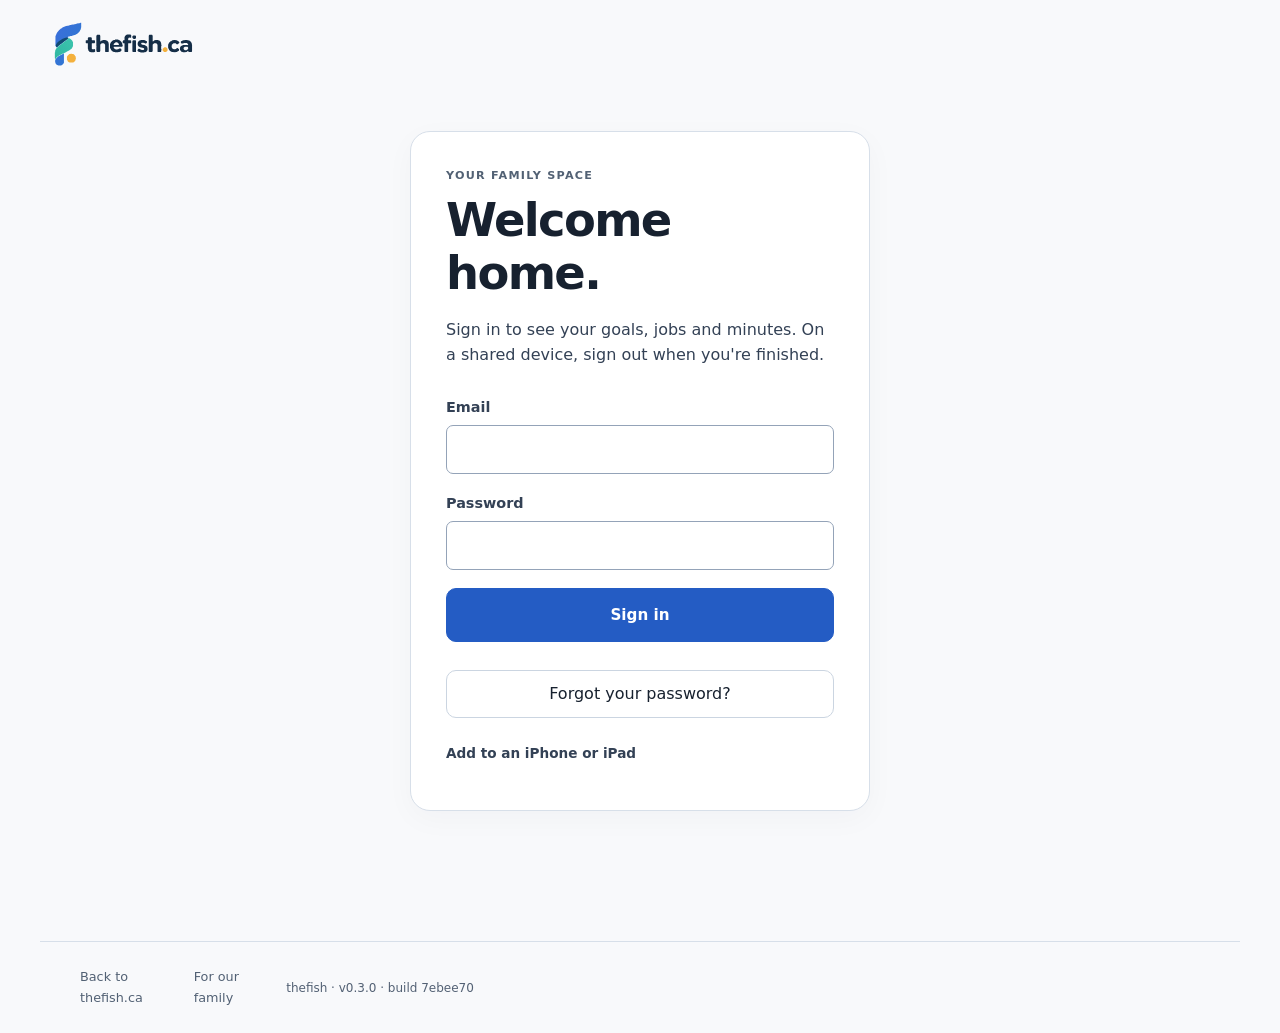
==== commit b472f8e8: "Release family from 7ebee709d302970e643d286bee236a9a800e9ed5; previous 2234f8cfbd91f73d2c3b04cdb897a" ====
--- a/family.html
+++ b/family.html
@@ -154,8 +154,8 @@
     <footer class="wrap">
       <a href="https://thefish.ca/">Back to thefish.ca</a
       ><span>For our family</span>
-      <small class="build-identity" data-version="0.3.0" data-build="edbdfe09706815152858b8c9fa07b01b7b568cb8">thefish · v0.3.0 · build edbdfe0</small>
+      <small class="build-identity" data-version="0.3.0" data-build="7ebee709d302970e643d286bee236a9a800e9ed5">thefish · v0.3.0 · build 7ebee70</small>
     </footer>
-    <script type="module" src="app.js?v=f0d865cbafff1334"></script>
+    <script type="module" src="app.js?v=97ad3a5a2f6ab61d"></script>
   </body>
 </html>
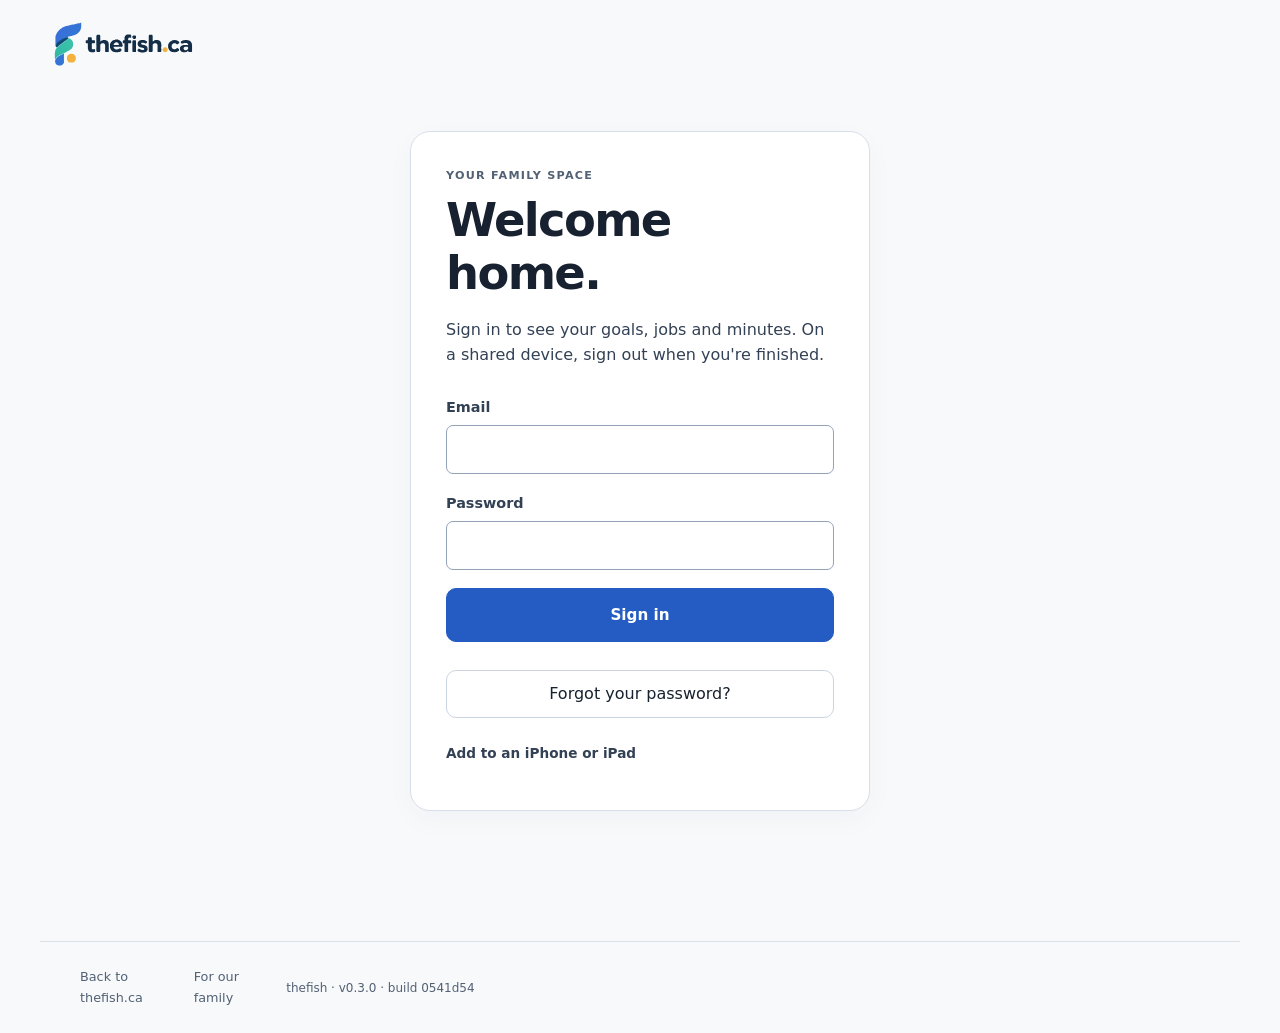
==== commit d325b0fb: "Release family from 0541d54f0d5f6c1ad1967ced9b466b5e1ad40d94; previous b472f8e8dd69e258bcfabc619333e" ====
--- a/family.html
+++ b/family.html
@@ -154,8 +154,8 @@
     <footer class="wrap">
       <a href="https://thefish.ca/">Back to thefish.ca</a
       ><span>For our family</span>
-      <small class="build-identity" data-version="0.3.0" data-build="7ebee709d302970e643d286bee236a9a800e9ed5">thefish · v0.3.0 · build 7ebee70</small>
+      <small class="build-identity" data-version="0.3.0" data-build="0541d54f0d5f6c1ad1967ced9b466b5e1ad40d94">thefish · v0.3.0 · build 0541d54</small>
     </footer>
-    <script type="module" src="app.js?v=97ad3a5a2f6ab61d"></script>
+    <script type="module" src="app.js?v=b220c620c137f272"></script>
   </body>
 </html>
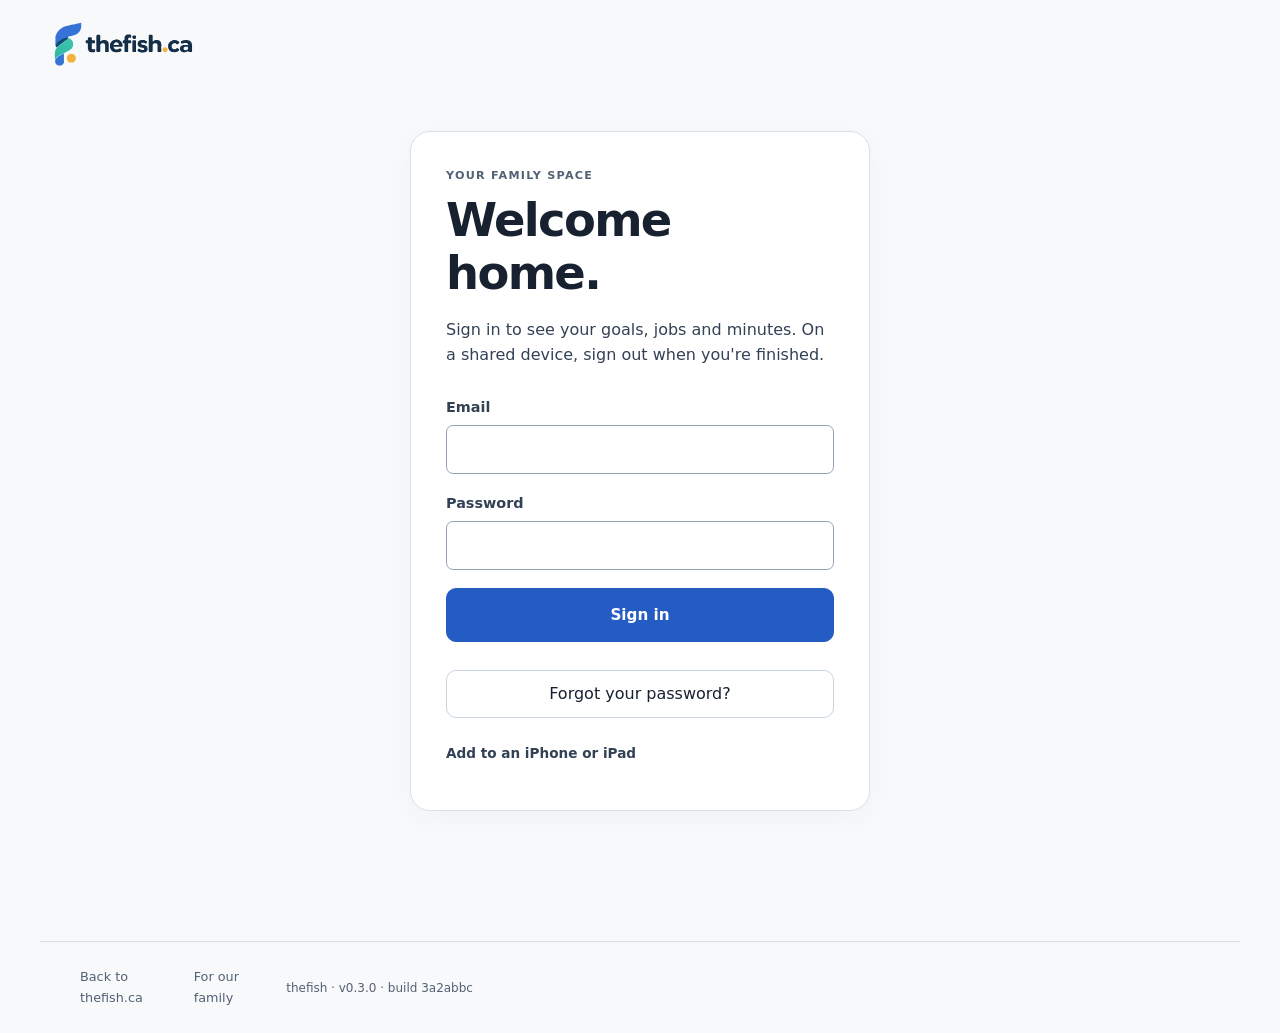
==== commit 4d5b58fa: "Release family from 3a2abbcf0707819fb5084f2cb768ef94de5c765a; previous d325b0fbda8fd55e96029b350f0bb" ====
--- a/family.html
+++ b/family.html
@@ -154,8 +154,8 @@
     <footer class="wrap">
       <a href="https://thefish.ca/">Back to thefish.ca</a
       ><span>For our family</span>
-      <small class="build-identity" data-version="0.3.0" data-build="0541d54f0d5f6c1ad1967ced9b466b5e1ad40d94">thefish · v0.3.0 · build 0541d54</small>
+      <small class="build-identity" data-version="0.3.0" data-build="3a2abbcf0707819fb5084f2cb768ef94de5c765a">thefish · v0.3.0 · build 3a2abbc</small>
     </footer>
-    <script type="module" src="app.js?v=b220c620c137f272"></script>
+    <script type="module" src="app.js?v=03f4675792c6e3cf"></script>
   </body>
 </html>
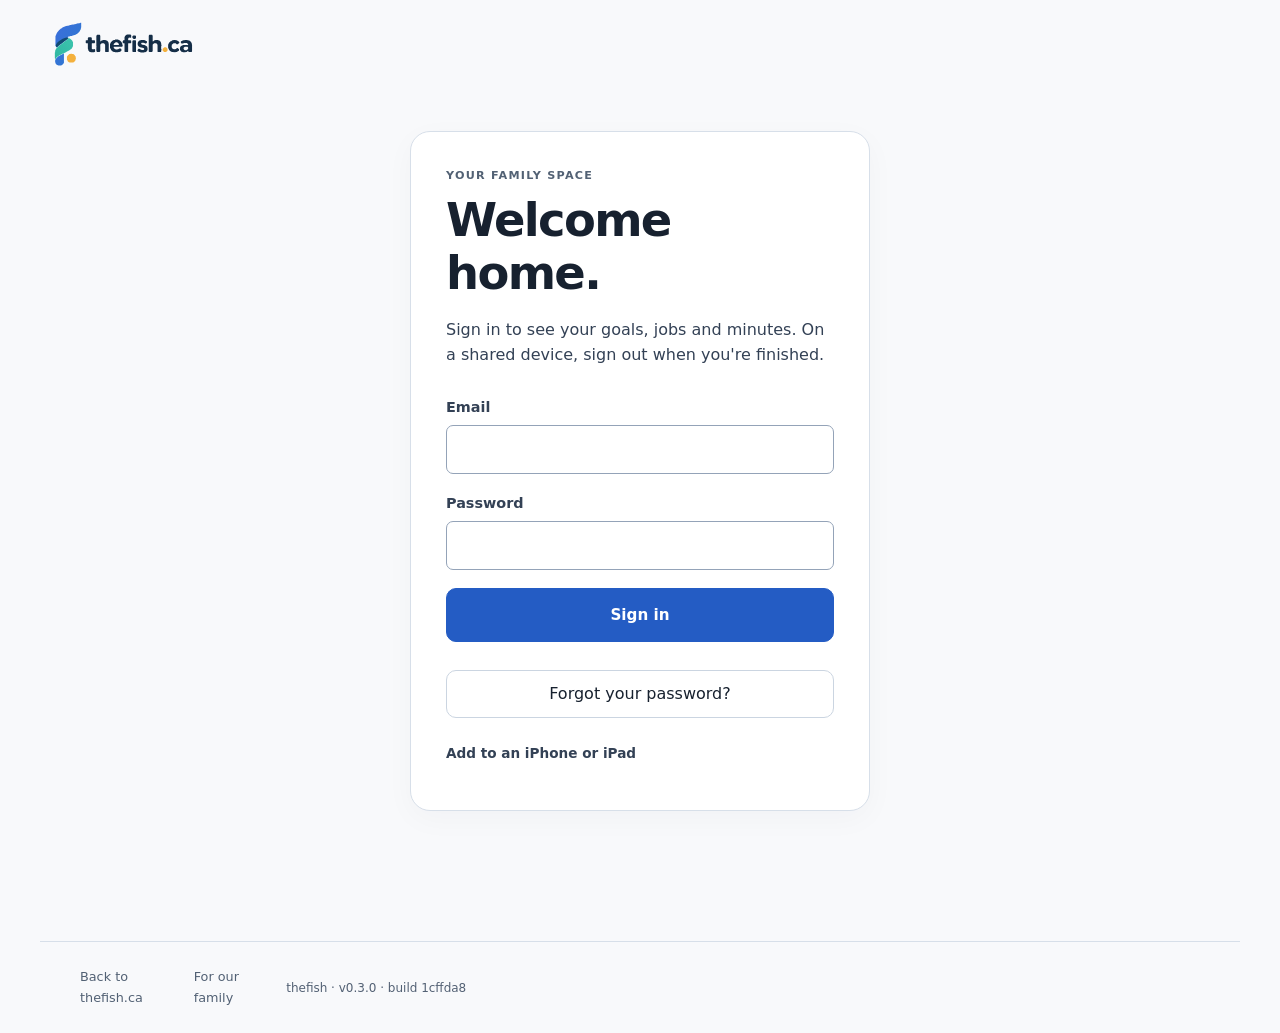
==== commit 46dd39ed: "Release family from 1cffda8f5e7322f13f68cad8bc0f6f86b856d450; previous 4d5b58fa561034a68ac358b6088bd" ====
--- a/family.html
+++ b/family.html
@@ -11,7 +11,7 @@
     <meta name="apple-mobile-web-app-title" content="thefish.ca" />
     <meta name="robots" content="noindex" />
     <title>Family space · thefish.ca</title>
-    <link rel="stylesheet" href="styles.css?v=efb66517ef8ec9e7" />
+    <link rel="stylesheet" href="styles.css?v=6b83ad30ccf14670" />
     <link rel="manifest" href="manifest.json" />
     <link rel="apple-touch-icon" href="assets/icon-180.png" />
     <link rel="icon" href="assets/brand-favicon.svg" type="image/svg+xml" />
@@ -23,7 +23,10 @@
     </header>
     <main id="main" class="app-wrap">
       <div id="notice" role="status" aria-live="polite"></div>
-      <div id="startup" class="startup-status" role="status" aria-live="polite">Opening your family space…</div>
+      <div id="startup" class="startup-status" role="status" aria-live="polite">
+        <span id="startup-message">Opening your family space…</span>
+        <button id="startup-retry" class="secondary" type="button" hidden>Retry</button>
+      </div>
       <section id="login" class="login-card" hidden>
         <p class="eyebrow">YOUR FAMILY SPACE</p>
         <h1>Welcome home.</h1>
@@ -154,8 +157,8 @@
     <footer class="wrap">
       <a href="https://thefish.ca/">Back to thefish.ca</a
       ><span>For our family</span>
-      <small class="build-identity" data-version="0.3.0" data-build="3a2abbcf0707819fb5084f2cb768ef94de5c765a">thefish · v0.3.0 · build 3a2abbc</small>
+      <small class="build-identity" data-version="0.3.0" data-build="1cffda8f5e7322f13f68cad8bc0f6f86b856d450">thefish · v0.3.0 · build 1cffda8</small>
     </footer>
-    <script type="module" src="app.js?v=03f4675792c6e3cf"></script>
+    <script type="module" src="app.js?v=8285adcb7fddd78f"></script>
   </body>
 </html>
--- a/styles.css
+++ b/styles.css
@@ -625,7 +625,7 @@
 .app-body .balance-card .eyebrow { color: #577296; }
 .app-body .status { background: #eef2f7; color: #40516a; }
 .app-body .login-card { box-shadow: 0 8px 30px #18243608; }
-.app-body .startup-status { min-height: 120px; display:flex; align-items:center; justify-content:center; padding:30px 16px; color:var(--muted); font-size:1rem; text-align:center; }
+.app-body .startup-status { min-height: 120px; display:flex; flex-direction:column; align-items:center; justify-content:center; gap:12px; padding:30px 16px; color:var(--muted); font-size:1rem; text-align:center; }
 .app-body .startup-status[hidden],.app-body #login[hidden] { display:none!important; }
 .app-body .panel { border-radius: 16px; }
 .dashboard-toolbar { display: flex; align-items: end; gap: 12px; flex-wrap: wrap; margin-bottom: 24px; }
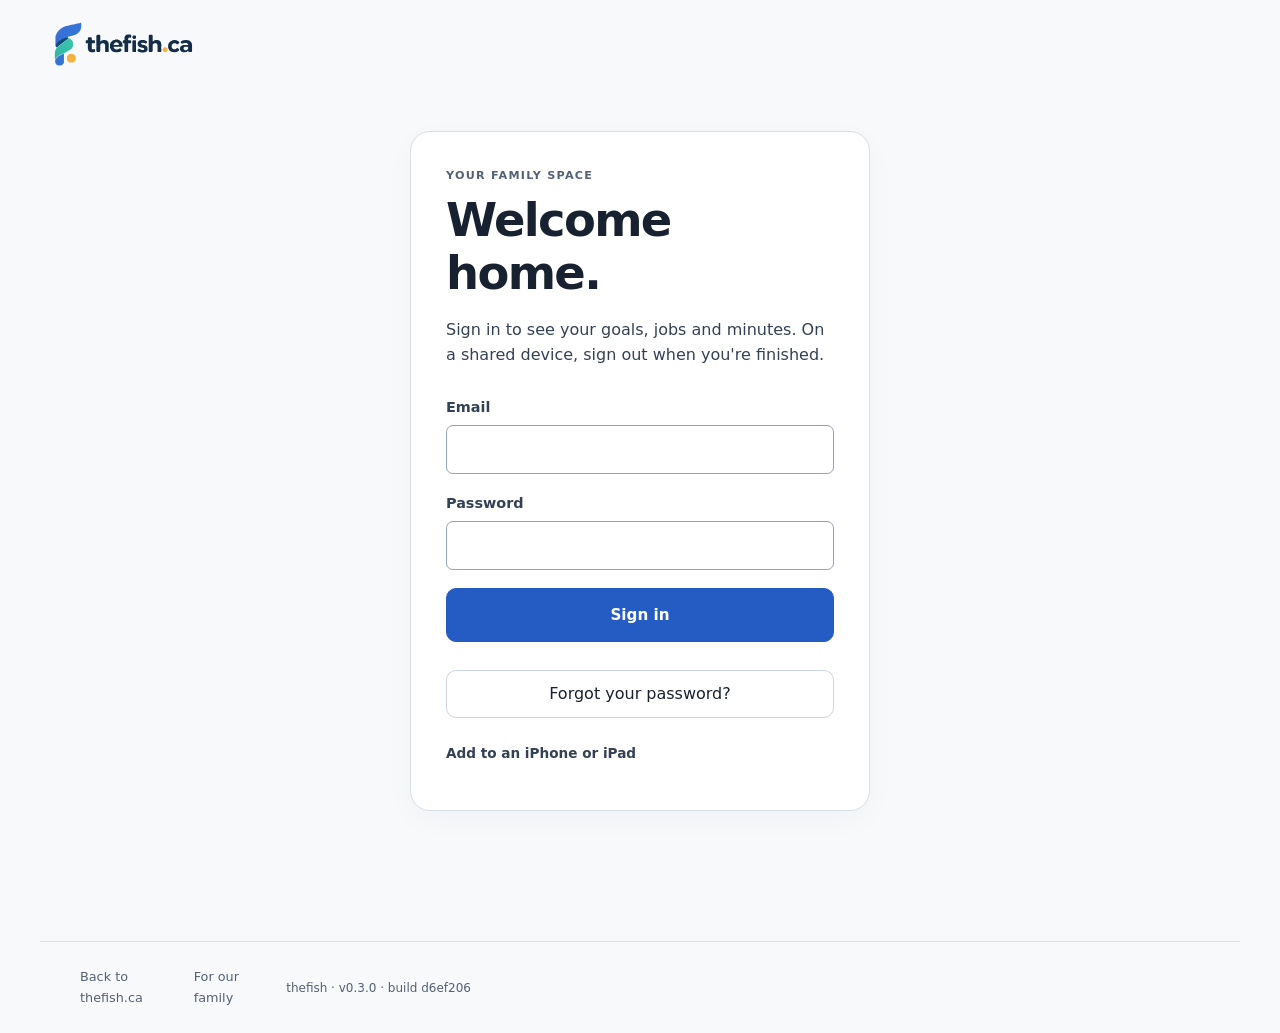
==== commit 4740172a: "Release family from d6ef206d89aaefe0573d5eae8b12e4f4988c87dc; previous 46dd39ed9c531650588bd11f7cc40" ====
--- a/family.html
+++ b/family.html
@@ -157,8 +157,8 @@
     <footer class="wrap">
       <a href="https://thefish.ca/">Back to thefish.ca</a
       ><span>For our family</span>
-      <small class="build-identity" data-version="0.3.0" data-build="1cffda8f5e7322f13f68cad8bc0f6f86b856d450">thefish · v0.3.0 · build 1cffda8</small>
+      <small class="build-identity" data-version="0.3.0" data-build="d6ef206d89aaefe0573d5eae8b12e4f4988c87dc">thefish · v0.3.0 · build d6ef206</small>
     </footer>
-    <script type="module" src="app.js?v=8285adcb7fddd78f"></script>
+    <script type="module" src="app.js?v=63a7a3e732e2c182"></script>
   </body>
 </html>
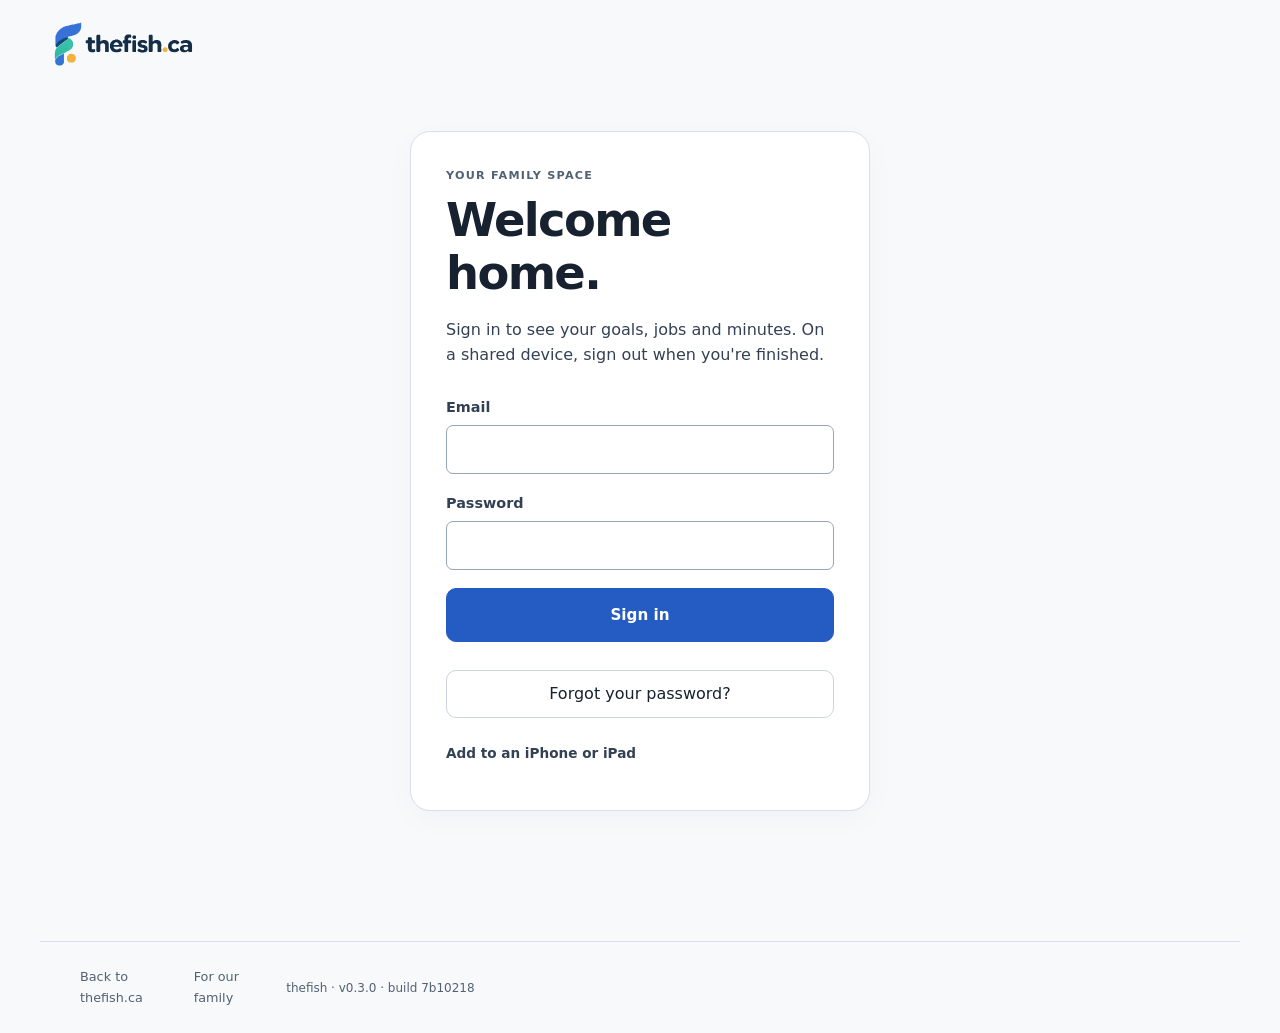
==== commit 25d1c3f2: "Release family from 7b102181b01650b909f8c5b441512b591c0c6ced; previous 4740172a7120d348b551510bc17a3" ====
--- a/family.html
+++ b/family.html
@@ -157,8 +157,8 @@
     <footer class="wrap">
       <a href="https://thefish.ca/">Back to thefish.ca</a
       ><span>For our family</span>
-      <small class="build-identity" data-version="0.3.0" data-build="d6ef206d89aaefe0573d5eae8b12e4f4988c87dc">thefish · v0.3.0 · build d6ef206</small>
+      <small class="build-identity" data-version="0.3.0" data-build="7b102181b01650b909f8c5b441512b591c0c6ced">thefish · v0.3.0 · build 7b10218</small>
     </footer>
-    <script type="module" src="app.js?v=63a7a3e732e2c182"></script>
+    <script type="module" src="app.js?v=26a528ba3426e192"></script>
   </body>
 </html>
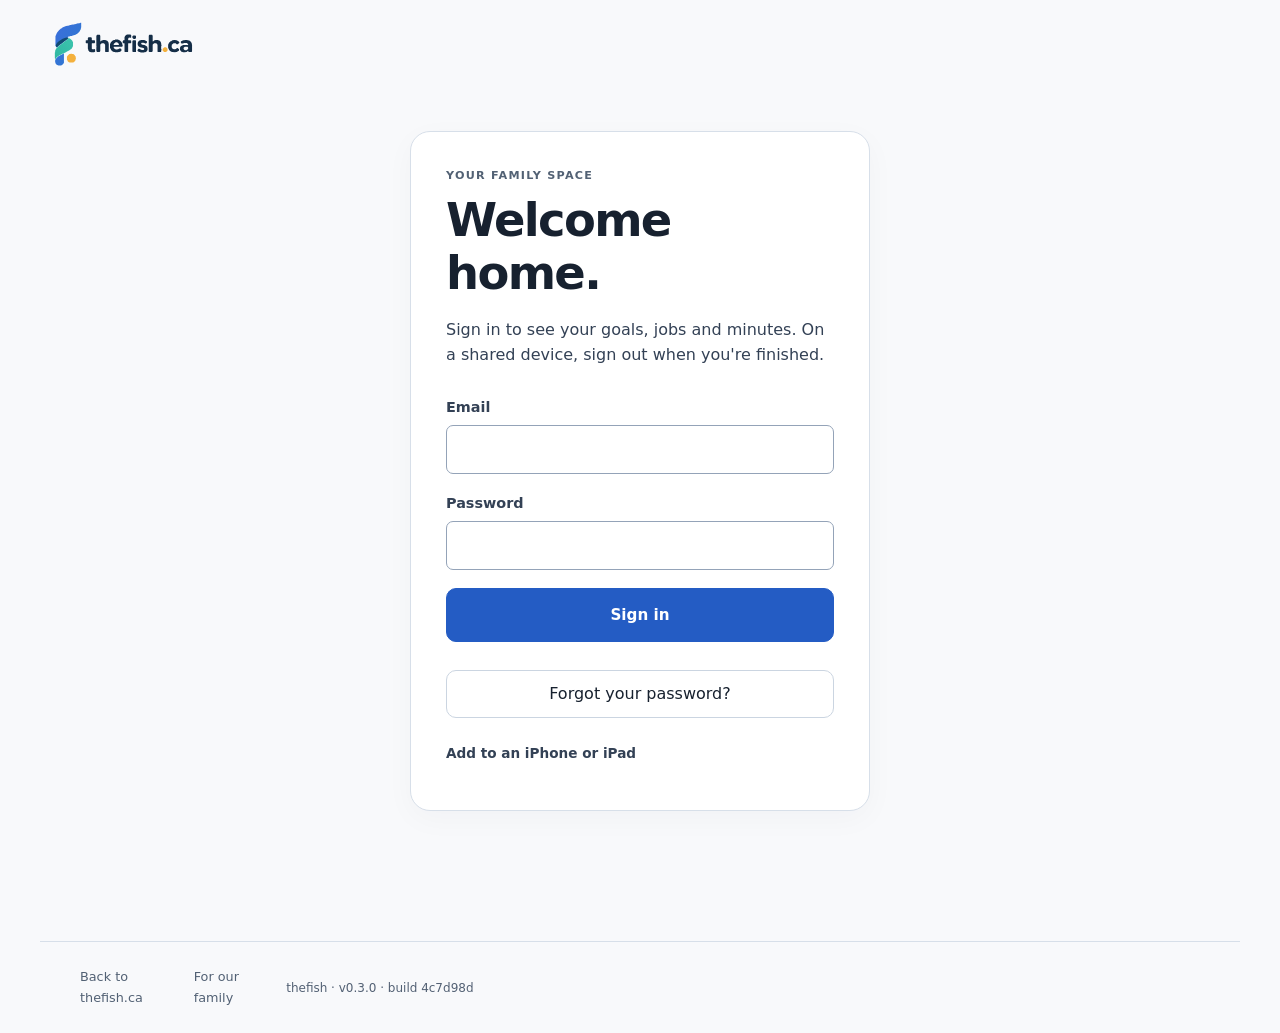
==== commit c6c9feaa: "Release family from 4c7d98dc7df5b1f0903b1755acded980e52bf9c6; previous 25d1c3f2a395b265c9bc50f17bc75" ====
--- a/family.html
+++ b/family.html
@@ -157,8 +157,8 @@
     <footer class="wrap">
       <a href="https://thefish.ca/">Back to thefish.ca</a
       ><span>For our family</span>
-      <small class="build-identity" data-version="0.3.0" data-build="7b102181b01650b909f8c5b441512b591c0c6ced">thefish · v0.3.0 · build 7b10218</small>
+      <small class="build-identity" data-version="0.3.0" data-build="4c7d98dc7df5b1f0903b1755acded980e52bf9c6">thefish · v0.3.0 · build 4c7d98d</small>
     </footer>
-    <script type="module" src="app.js?v=26a528ba3426e192"></script>
+    <script type="module" src="app.js?v=26fba95e62f6c6f3"></script>
   </body>
 </html>
